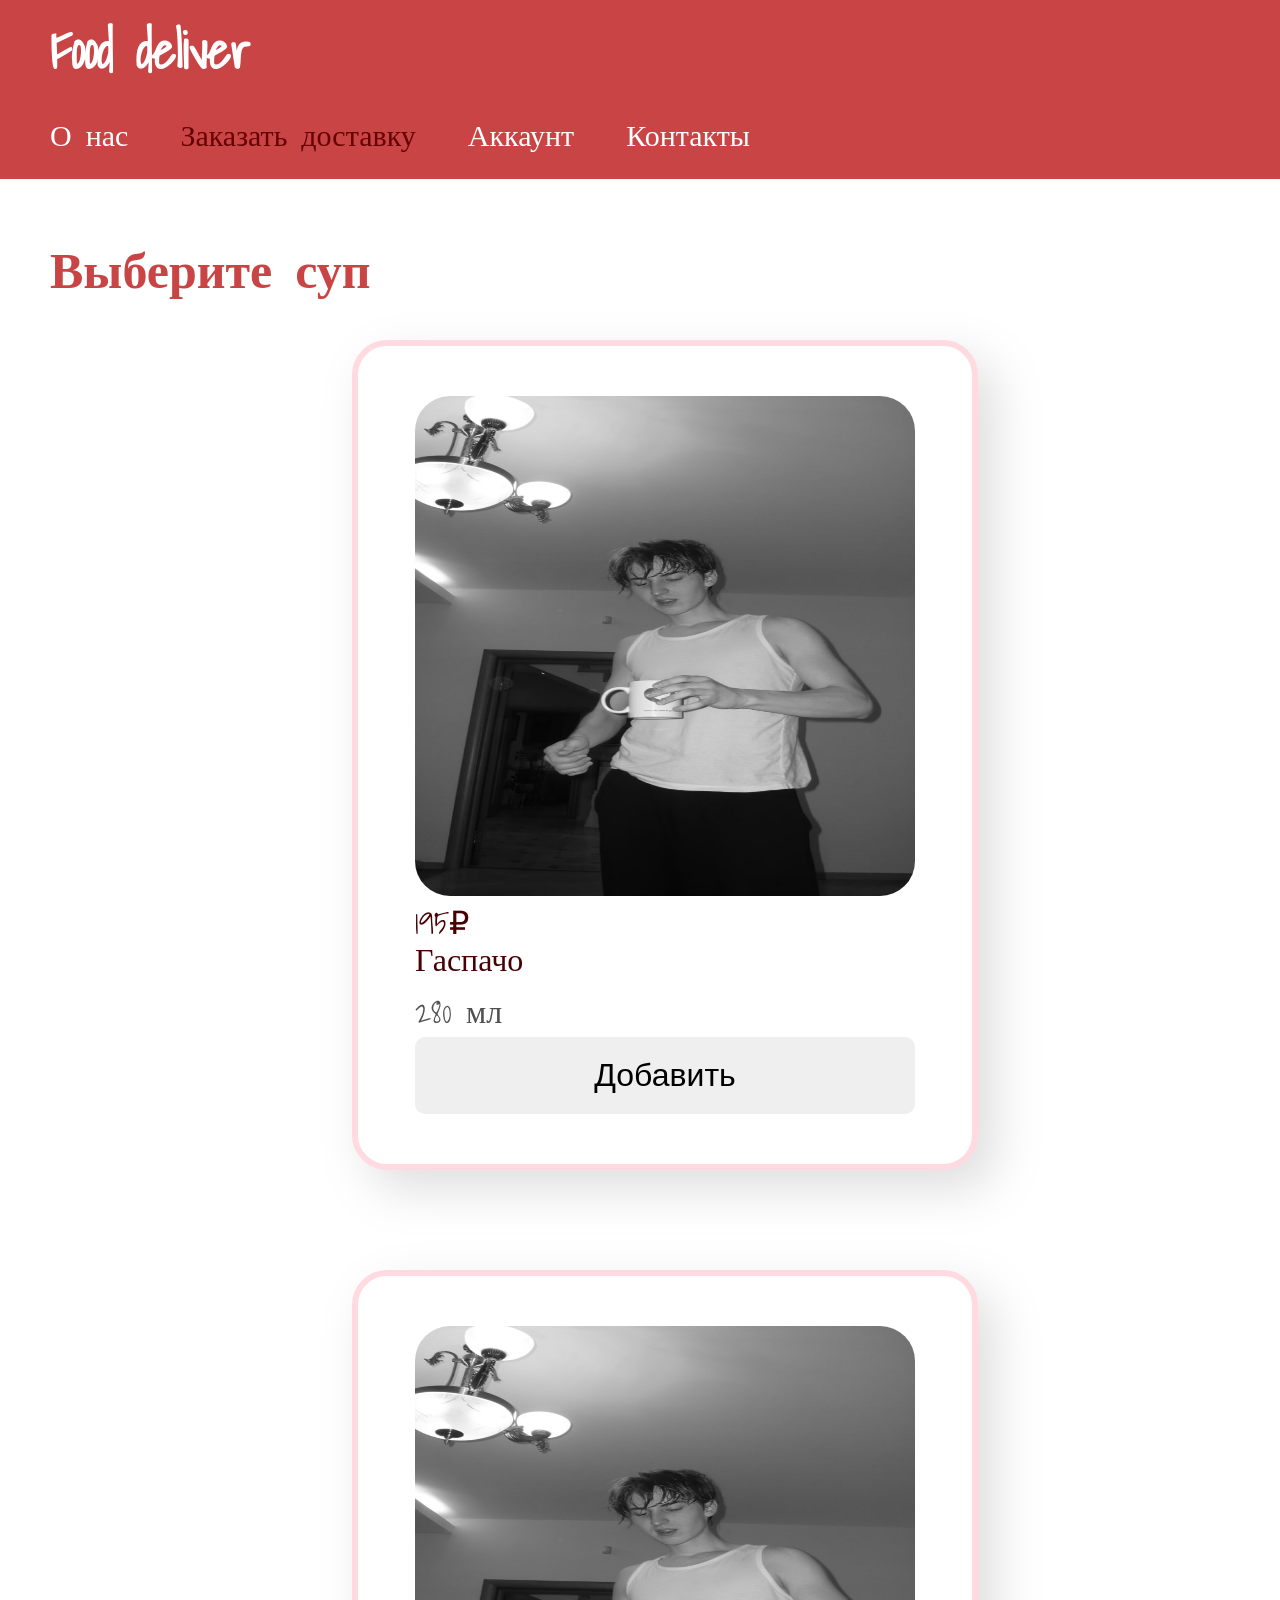
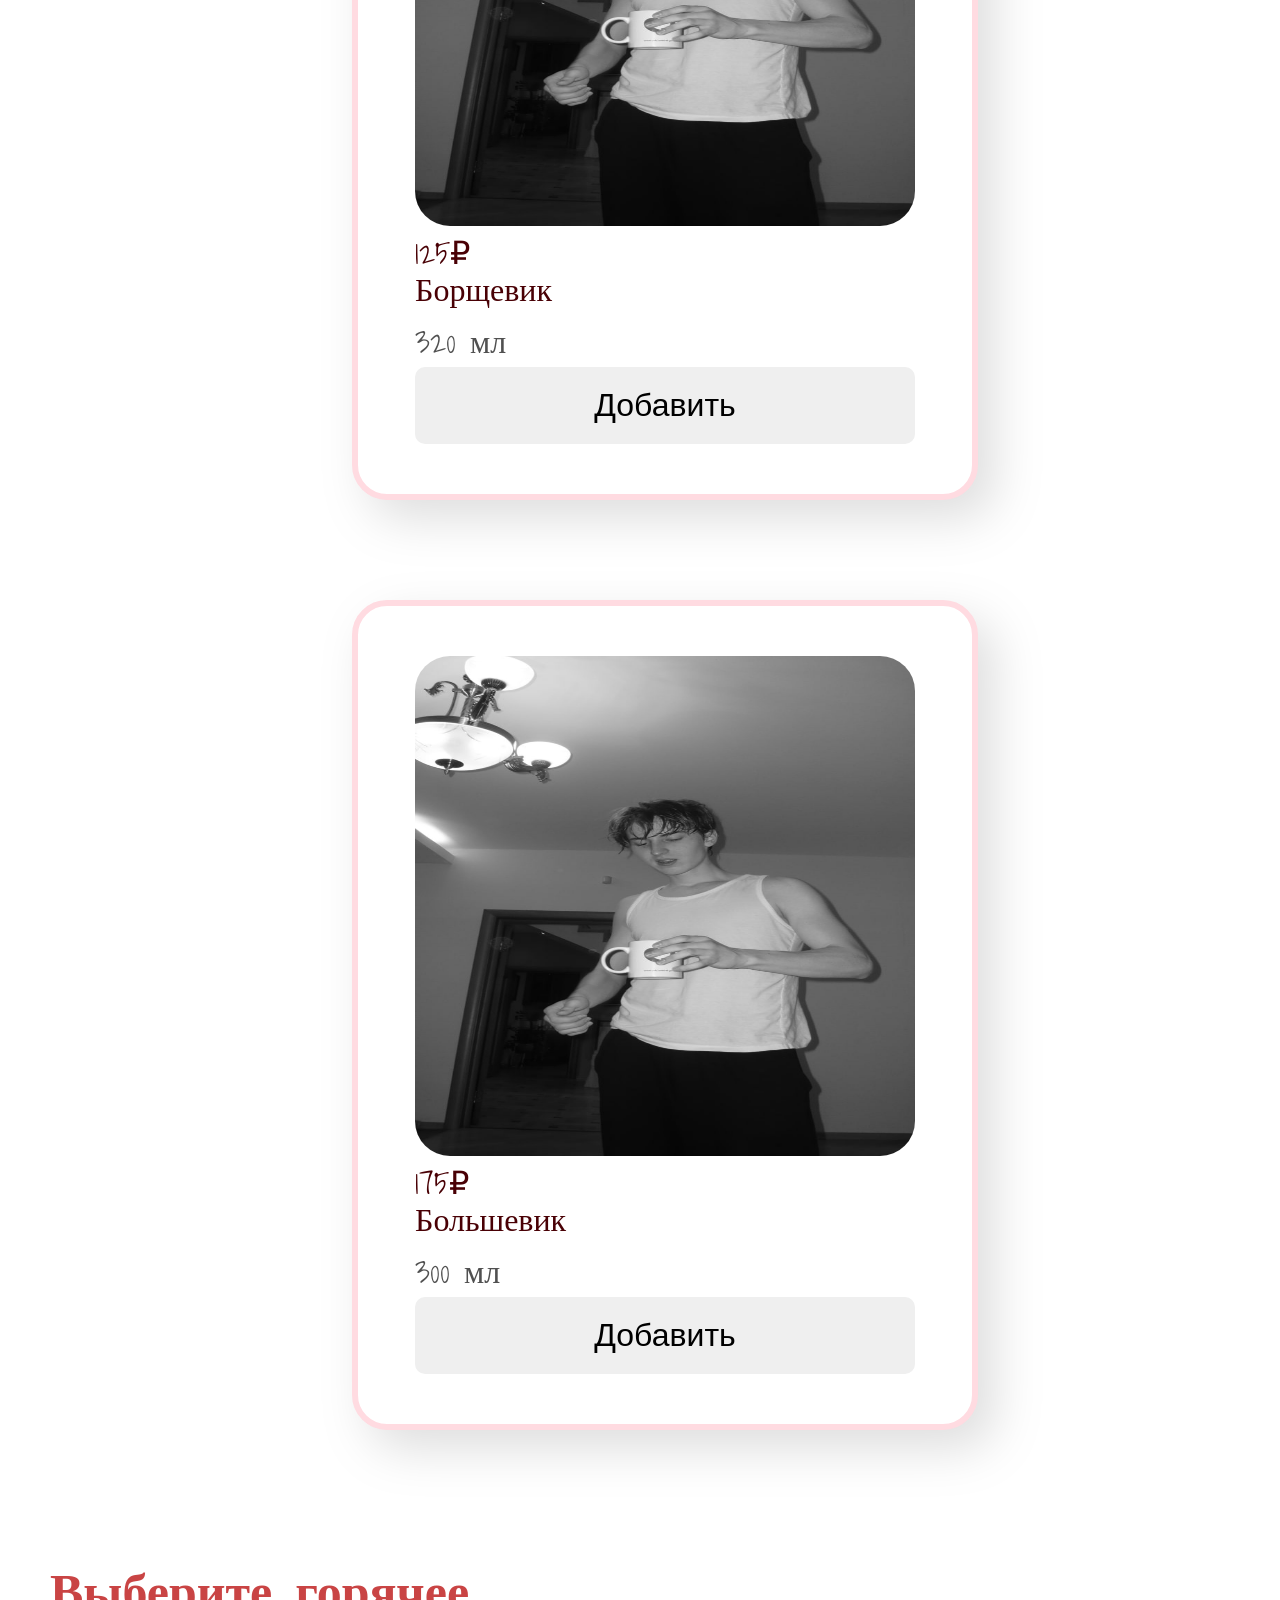
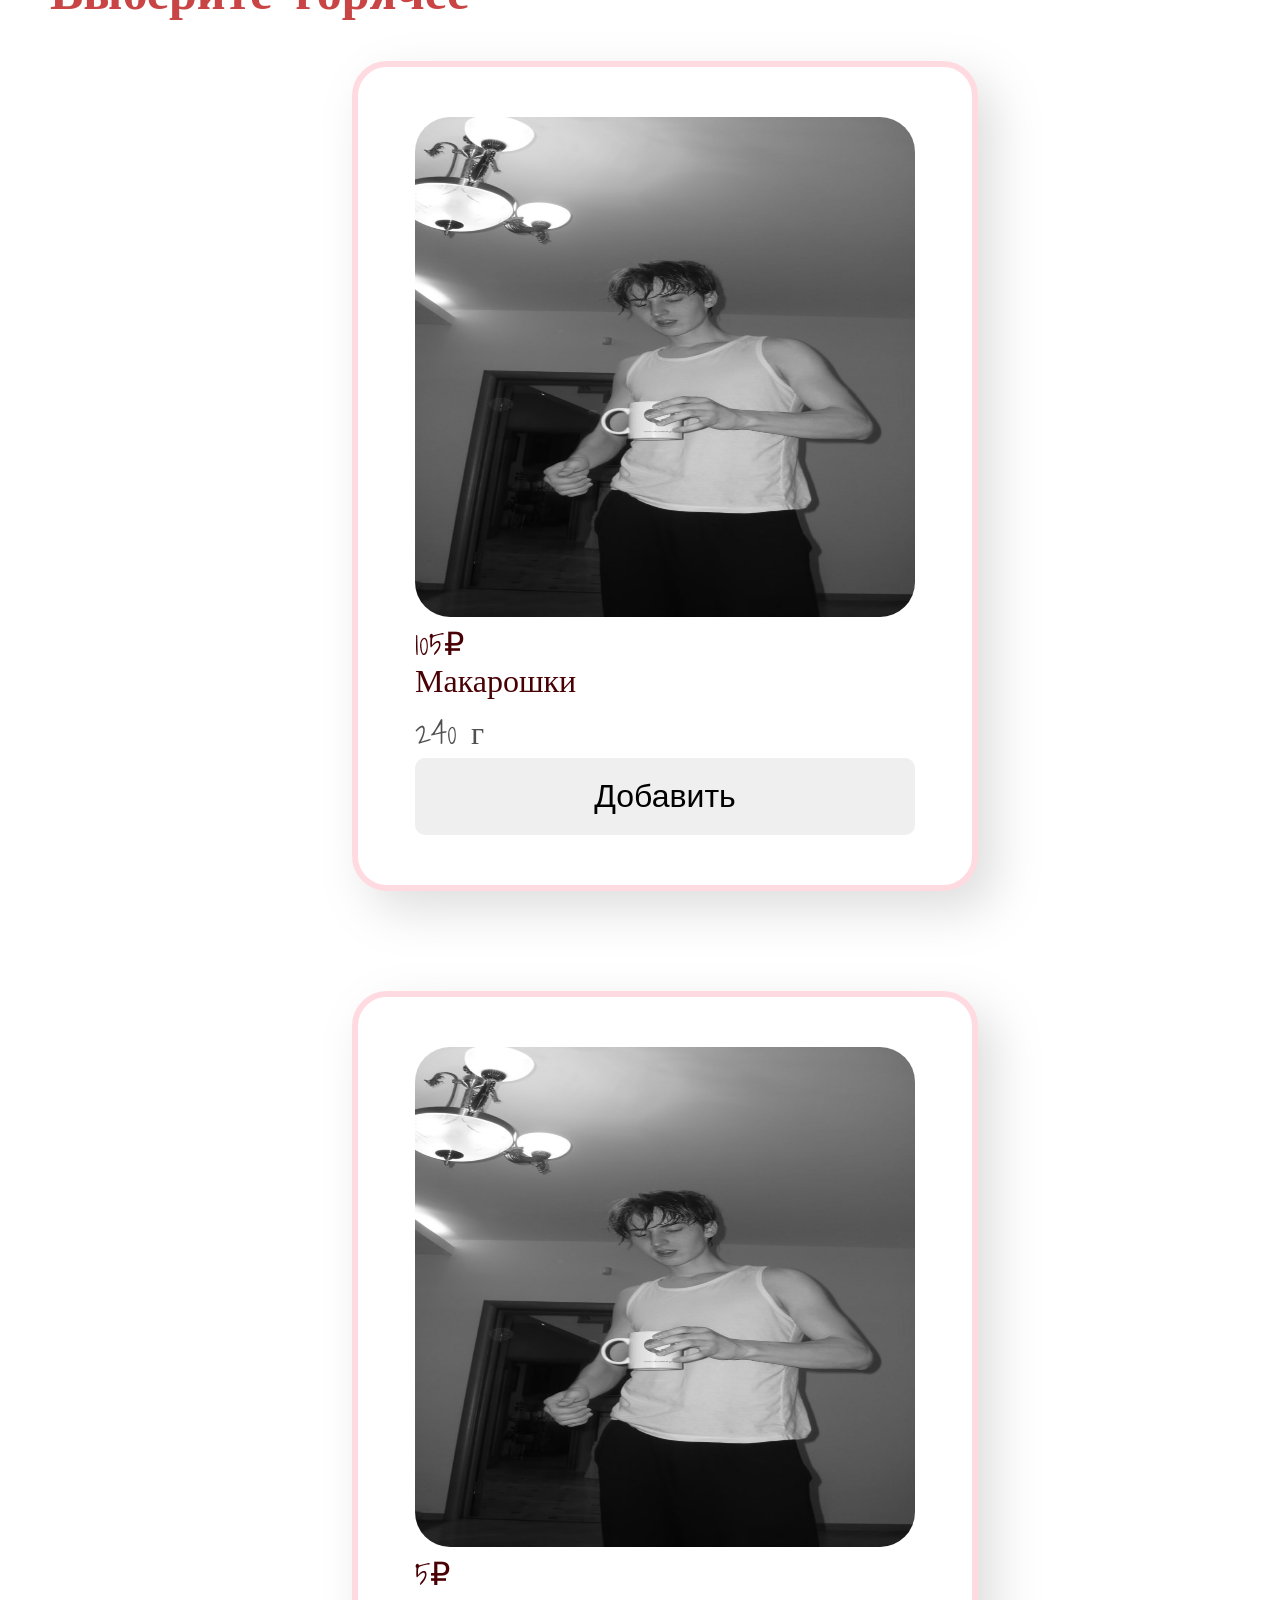
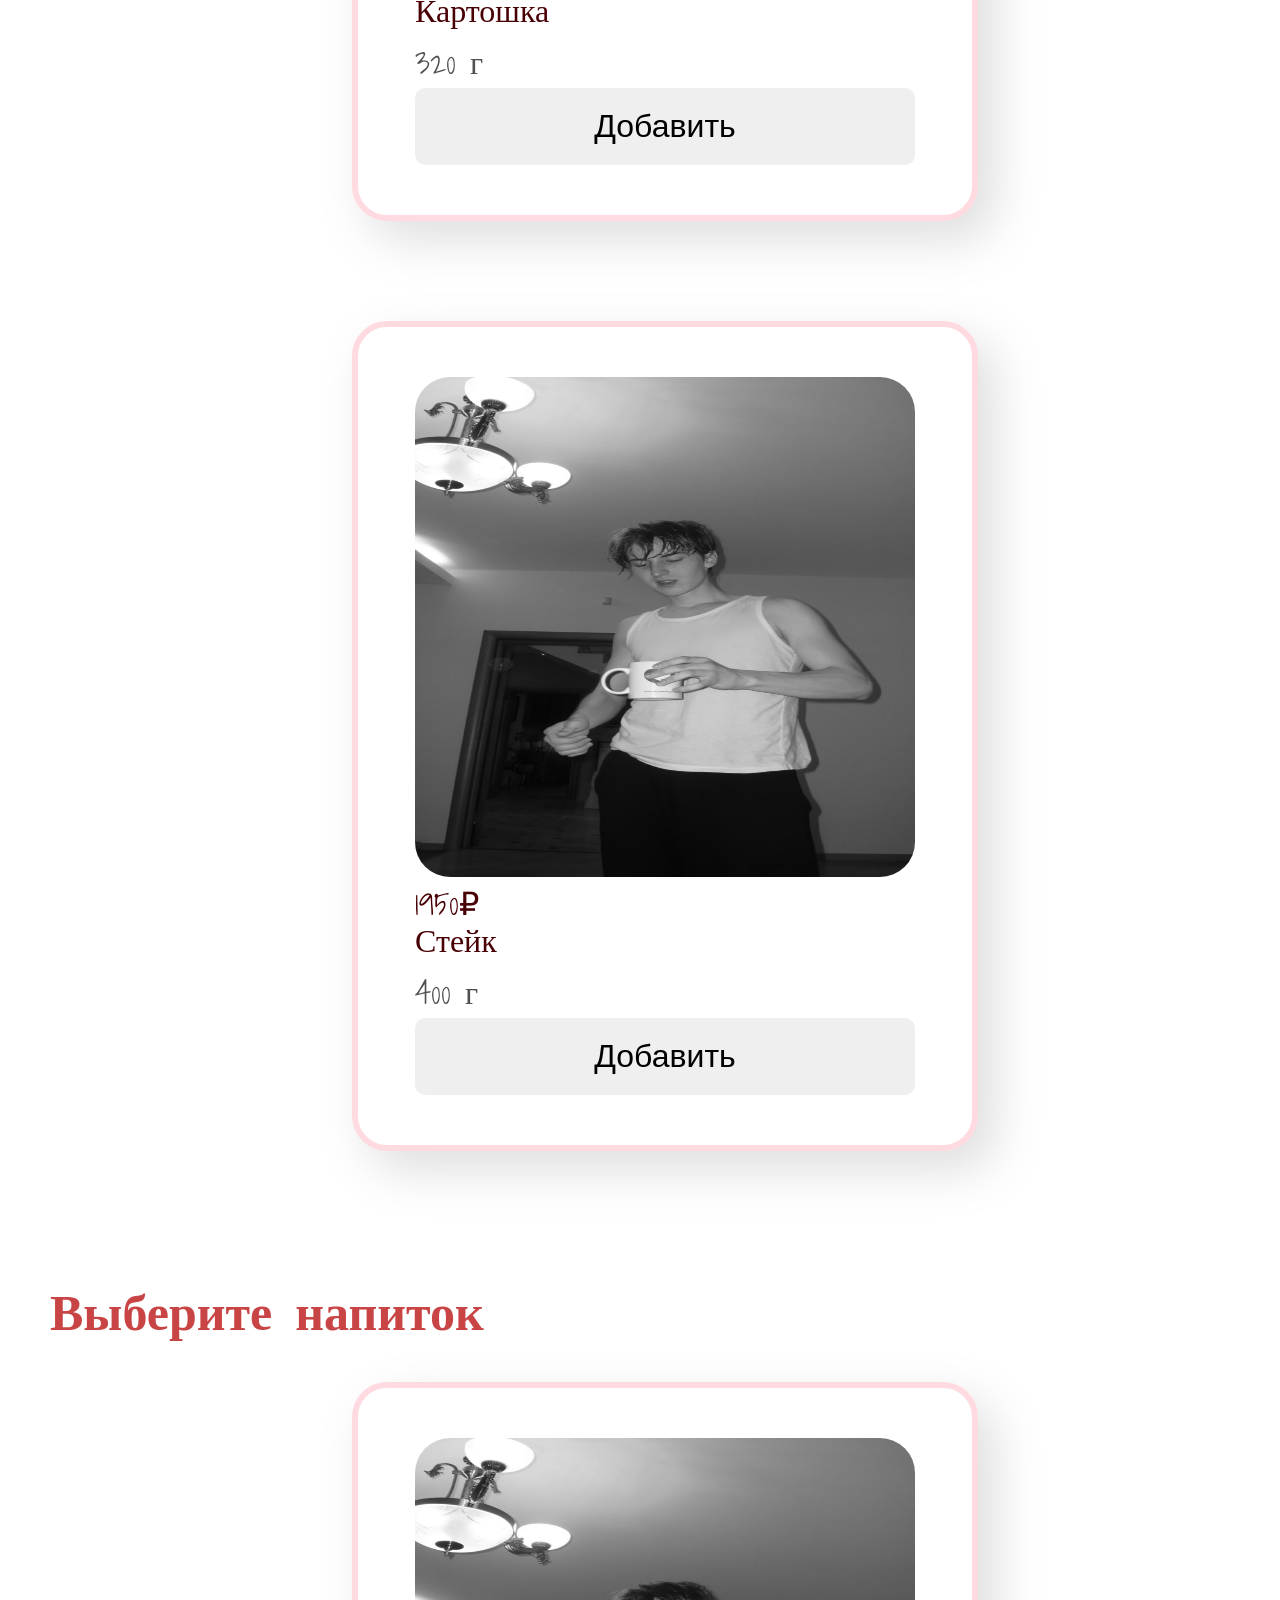
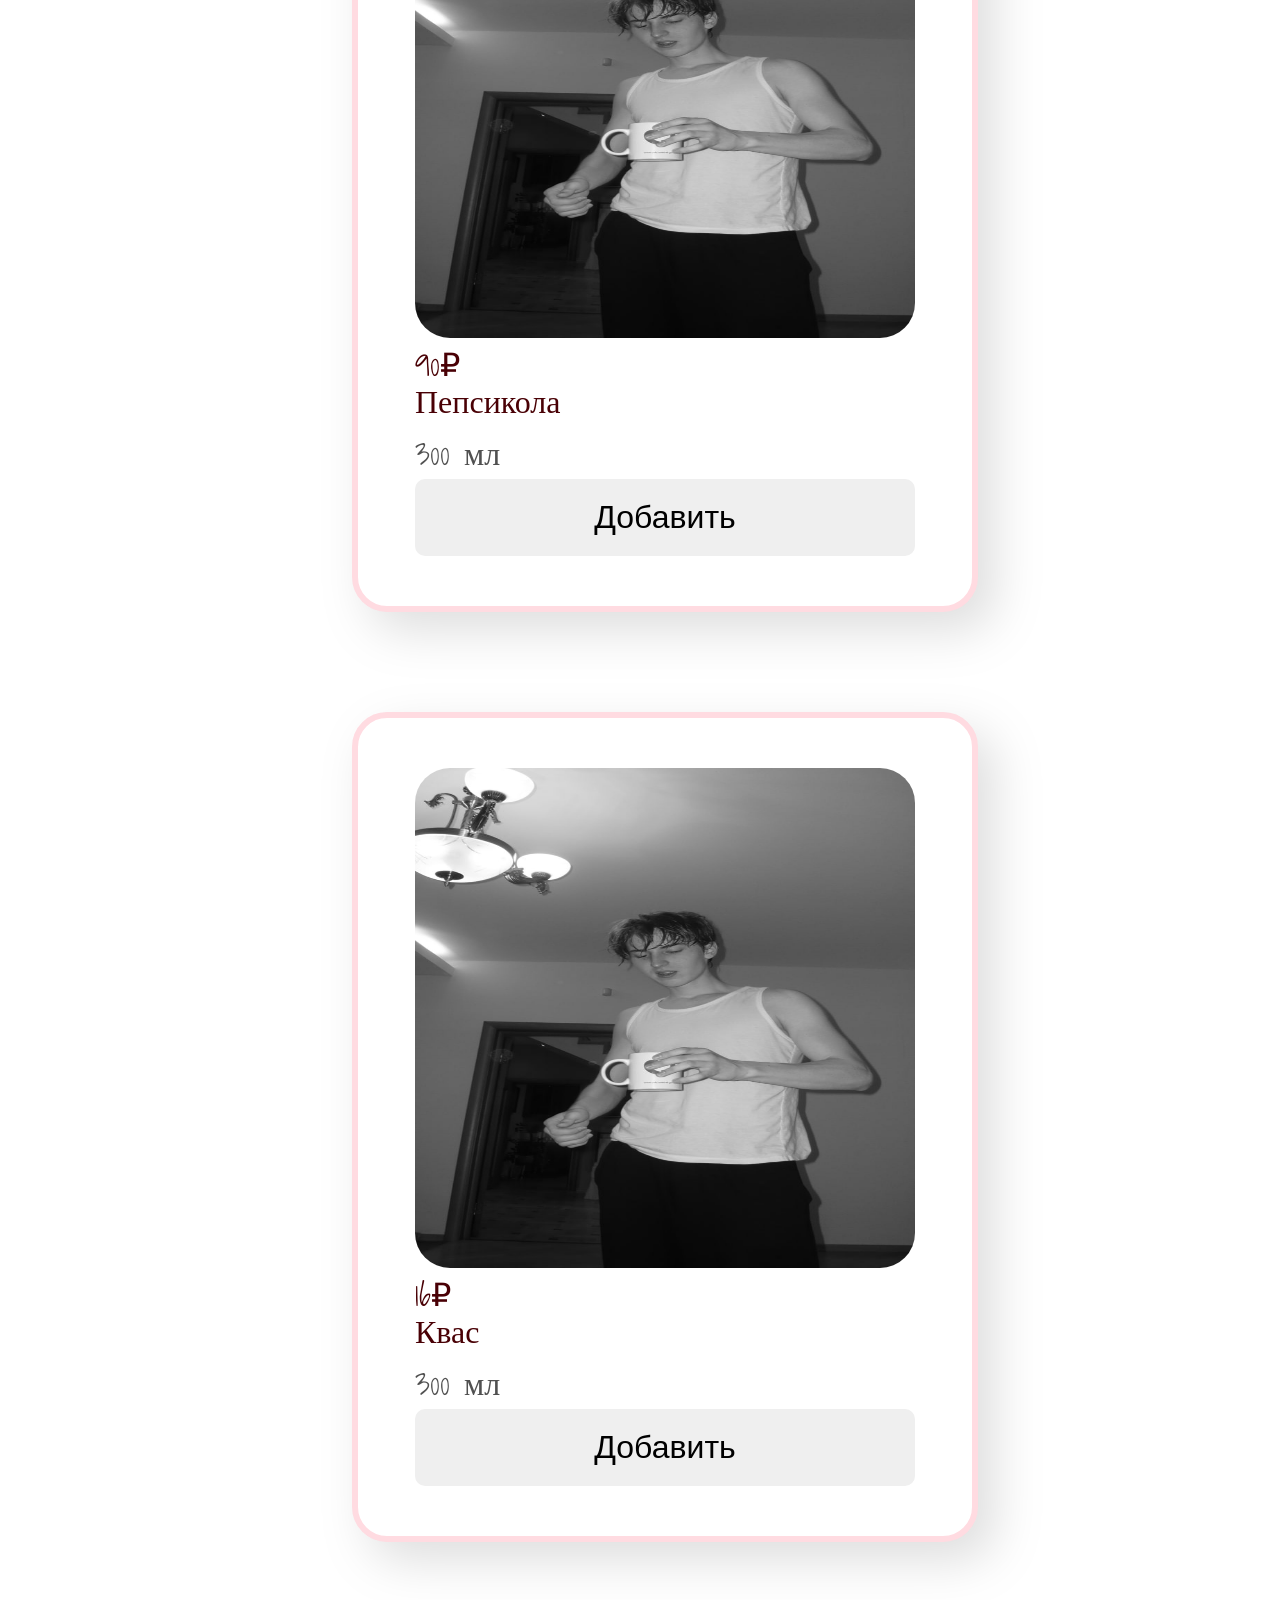
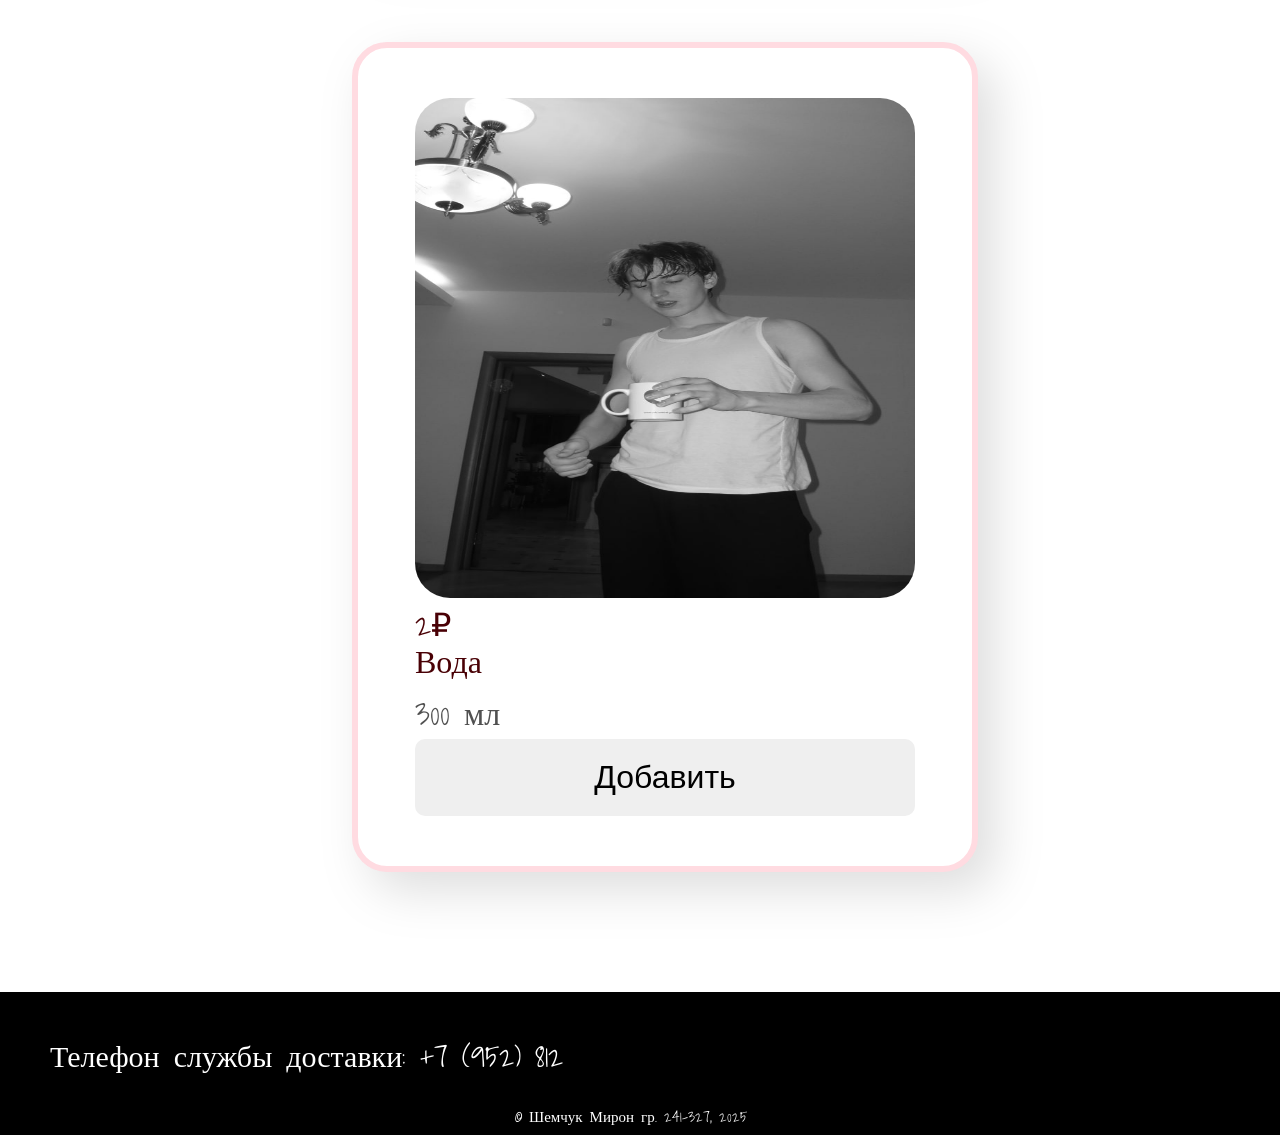
==== lunch.html @ 61754cd6 "lab2" ====
<!DOCTYPE html>
<html lang="ru">
    <head>
        <meta charset="UTF-8">
        <title>Food deliver</title>
        <link rel="preconnect" href="https://fonts.googleapis.com">
        <link rel="preconnect" href="https://fonts.gstatic.com" crossorigin>
        <link href="https://fonts.googleapis.com/css2?family=Shadows+Into+Light&display=swap" rel="stylesheet">
        <link rel="stylesheet" href="css/style.css">
    </head>
    <body>
        <header class="header">
            <div class="header-wrapper">
                <h1>Food deliver</h1>
                <nav class="header-nav">
                    <a href="index.html" class="header-link">О нас</a>
                    <a href="#!" class="header-link" id="active">Заказать доставку</a>
                    <a href= "#!" class="header-link">Аккаунт</a>
                    <a href="#contacts" class="header-link">Контакты</a>
                </nav>
            </div>
        </header>
        <main>
            <section id="menu" class="menu">
                <div class="menu-wrapper">
                    <h2 class="main-h2">Выберите суп</h2>
                    <div class="menu-soup-wrapper">
                        <div class="menu-card">
                            <img src="img/soup.png" class="menu-card-pic">
                            <p class="menu-card-price">195₽</p>
                            <p class="menu-card-name">Гаспачо</p>
                            <p class="menu-card-weight">280 мл</p>
                            <button class="adding-button">Добавить</button>
                        </div>
                        <div class="menu-card">
                            <img src="img/soup.png" class="menu-card-pic">
                            <p class="menu-card-price">125₽</p>
                            <p class="menu-card-name">Борщевик</p>
                            <p class="menu-card-weight">320 мл</p>
                            <button class="adding-button">Добавить</button>
                        </div>
                        <div class="menu-card">
                            <img src="img/soup.png" class="menu-card-pic">
                            <p class="menu-card-price">175₽</p>
                            <p class="menu-card-name">Большевик</p>
                            <p class="menu-card-weight">300 мл</p>
                            <button class="adding-button">Добавить</button>
                        </div>
                    </div>

                    <h2 class="main-h2">Выберите горячее</h2>
                    <div class="menu-soup-wrapper">
                        <div class="menu-card">
                            <img src="img/soup.png" class="menu-card-pic">

                            <p class="menu-card-price">105₽</p>
                            <p class="menu-card-name">Макарошки</p>
                            <p class="menu-card-weight">240 г</p>
                            <button class="adding-button">Добавить</button>
                        </div>
                        <div class="menu-card">
                            <img src="img/soup.png" class="menu-card-pic">
                            <p class="menu-card-price">5₽</p>
                            <p class="menu-card-name">Картошка</p>
                            <p class="menu-card-weight">320 г</p>
                            <button class="adding-button">Добавить</button>
                        </div>
                        <div class="menu-card">
                            <img src="img/soup.png" class="menu-card-pic">
                            <p class="menu-card-price">1950₽</p>
                            <p class="menu-card-name">Стейк</p>
                            <p class="menu-card-weight">400 г</p>
                            <button class="adding-button">Добавить</button>
                        </div>
                    </div>

                    <h2 class="main-h2">Выберите напиток</h2>
                    <div class="menu-soup-wrapper">
                        <div class="menu-card">
                            <img src="img/soup.png" class="menu-card-pic">

                            <p class="menu-card-price">90₽</p>
                            <p class="menu-card-name">Пепсикола</p>
                            <p class="menu-card-weight">300 мл</p>
                            <button class="adding-button">Добавить</button>
                        </div>
                        <div class="menu-card">
                            <img src="img/soup.png" class="menu-card-pic">
                            <p class="menu-card-price">16₽</p>
                            <p class="menu-card-name">Квас</p>
                            <p class="menu-card-weight">300 мл</p>
                            <button class="adding-button">Добавить</button>
                        </div>
                        <div class="menu-card">
                            <img src="img/soup.png" class="menu-card-pic">
                            <p class="menu-card-price">2₽</p>
                            <p class="menu-card-name">Вода</p>
                            <p class="menu-card-weight">300 мл</p>
                            <button class="adding-button">Добавить</button>
                        </div>
                    </div>
                </div>
            </section>
        </main>
        <footer id="contacts">
            <p class="footer-text">Телефон службы доставки: <a href="#!" class="footer-link">+7 (952) 812</a></p>
            <p class="copyright"><br>&copy; Шемчук Мирон гр. 241-327, 2025</p>
        </footer>
    </body>
</html>
---- css/style.css ----
body {
    margin: 0;
    padding: 0;
    background-color: white;
    font-family: "Shadows Into Light", cursive;
    min-height: 100%;
    display: flex;
    flex-direction: column;
    min-height: 100vh;
}
h1, h2, p, a{
    margin: 0;
}
.shadows-into-light-regular {
  font-family: "Shadows Into Light", cursive;
  font-weight: 400;
  font-style: normal;
}
main{
    flex-grow: 1;
}

/* Header start */
.header{
    background-color: #c94444;
}
.header h1{
    font-size: 50px;
    color: white;
    padding-top: 10px;
    margin-bottom: 20px;
}
.header-link{
    text-decoration: none;
    font-size: 30px;
    color: white;
}
.header-wrapper{
    margin-left: 50px;
    margin-right: 20px;
}
.header-nav{
    display: flex;
    flex-wrap: wrap;
    justify-content: space-between;
    max-width: 700px;
    padding-bottom: 20px;
}
.header-link:hover{
    transition: color 0.5s;
    color: #660000;
}
#active{
    color: #660000;
}
/* Header end */

/* Main start */
.main-wrapper{
    margin: 50px auto;
    width: 79%;
}
.main-wrapper h2{
    font-size: 30px;
    margin-bottom: 30px;
    color: #c94444;
}
.about-pic{
    width: 70%;
    margin-bottom: 10px;
}
.about-text-wrapper{
    border-left: 5px solid #c94444;
}
.about-text{
    padding: 6px;
    font-size: 25px;
    text-align: justify;
    line-height: 130%;
}
.about{
    margin-bottom: 50px;
}
/* Main end */

/* Benefits start */
.benefits{
    margin-bottom: 50px;
}
.benefits-list-item{
    font-size: 25px;
    text-align: justify;
    line-height: 130%;
}
.benefits-list{
    padding-left: 20px;
    margin: 0;
}
/* Benefits end */

/* Dishes starts */
#dishes{
    margin-bottom: 50px;
}
.dishes-table th, .dishes-table td{
    padding: 6px;
    font-size: 25px;
    text-align: center;
    line-height: 130%;
    border: 2px solid #c94444;
    border-collapse: collapse;
    color: black;
}

/* Dishes ends */

/* Footer start */
#contacts{
    background-color: black;
    min-height: 100px;
}
.footer-text{
    font-size: 30px;
    color: white;
    padding-left: 50px;
    padding-top: 40px;
}
.copyright{
    font-size: 15px;
    color: white;
    margin-left: auto;
    margin-right: auto;
    max-width: 250px;
    padding-bottom: 7px;
}
.footer-link{
    text-decoration: 0;
    color: white;
}
.footer-link:hover{
    transition: color 0.5s, margin-left 1s, margin-right 1s;
    color: #660000;
    margin-left: 15px;
    margin-right: 15px;
}
/* Footer end */

/* Menu starts */
.menu-soup-wrapper{
    display: grid;
    grid-template-columns: 1fr 1fr 1fr;
    grid-column-gap: 10px;
    margin-bottom: 70px;
}
.menu-wrapper{
    margin-left: auto;
    margin-right: auto;
    margin-top: 50px;
    max-width: 1930px;
}
.menu-wrapper h2{
    font-size: 50px;
    margin-bottom: 30px;
    color: #c94444;
}
.menu-card{
    display: flex;
    flex-direction: column;
    justify-content: space-between;
    width: 500px;
    margin: 0 auto;

    background-color: white;
    filter: drop-shadow(17px 19px 24px #dedede);
    padding: 50px 57px;
    border-radius: 35px;
    border: 6px #ffdbe1 solid;
}
.menu-card:hover{
    transition: border 0.5s;
    border: 6px tomato solid;
}
.menu-card:hover > button{
    transition: background-color 0.5s;
    background-color: rgba(0, 0, 0, 0.1);
}
.menu-card-pic{
    width: 500px;
    height: 500px;
    border-radius: 35px;
}
.menu-card p{
    font-size: 2rem;
    padding: 0;
}
.adding-button{
    border-radius: 10px;
    border: 0;
    padding: 20px 30px;
    font-size: 2rem;
    cursor: pointer;
}
.menu-card-price{
    margin-bottom: -15px;
    color: #490005;
}
.menu-card-name{
    color: #490005;
}
.menu-card-weight{
    color: #505050;
}

@media (max-width: 2000px){
  .menu-soup-wrapper{
    display: grid;
    grid-template-columns: 1fr 1fr;
    gap: 50px;
  }
  .menu-card{
    margin-bottom: 50px;
  }
  .menu-wrapper{
    padding-left: 50px;
  }
}
@media (max-width: 1400px){
  .menu-soup-wrapper{
    display: grid;
    grid-template-columns: 1fr;
    gap: 50px;
  }
  .menu-wrapper{
    padding-left: 50px;
  }
}
@media (max-width: 730px){
  .menu-soup-wrapper{
    display: grid;
    grid-template-columns: 1fr;
    gap: 50px;
  }
  .menu-wrapper{
    padding-left: 50px;
  }
  .menu-card{
    width: 300px;
  }
  .menu-card-pic{
    width:300px;
    height: 300px;
  }
  .dishes-table th, .dishes-table td{
    font-size: 17px;
  }
}
@media (max-width: 560px){
  .menu-soup-wrapper{
    display: grid;
    grid-template-columns: 1fr;
    gap: 50px;
  }
  .menu-wrapper{
    padding-left: 50px;
  }
  .menu-card{
    width: 200px;
    padding: 10px 10px;
  }
  .menu-card-pic{
    width:  200px;
    height: 200px;
  }
}
/* Menu ends */
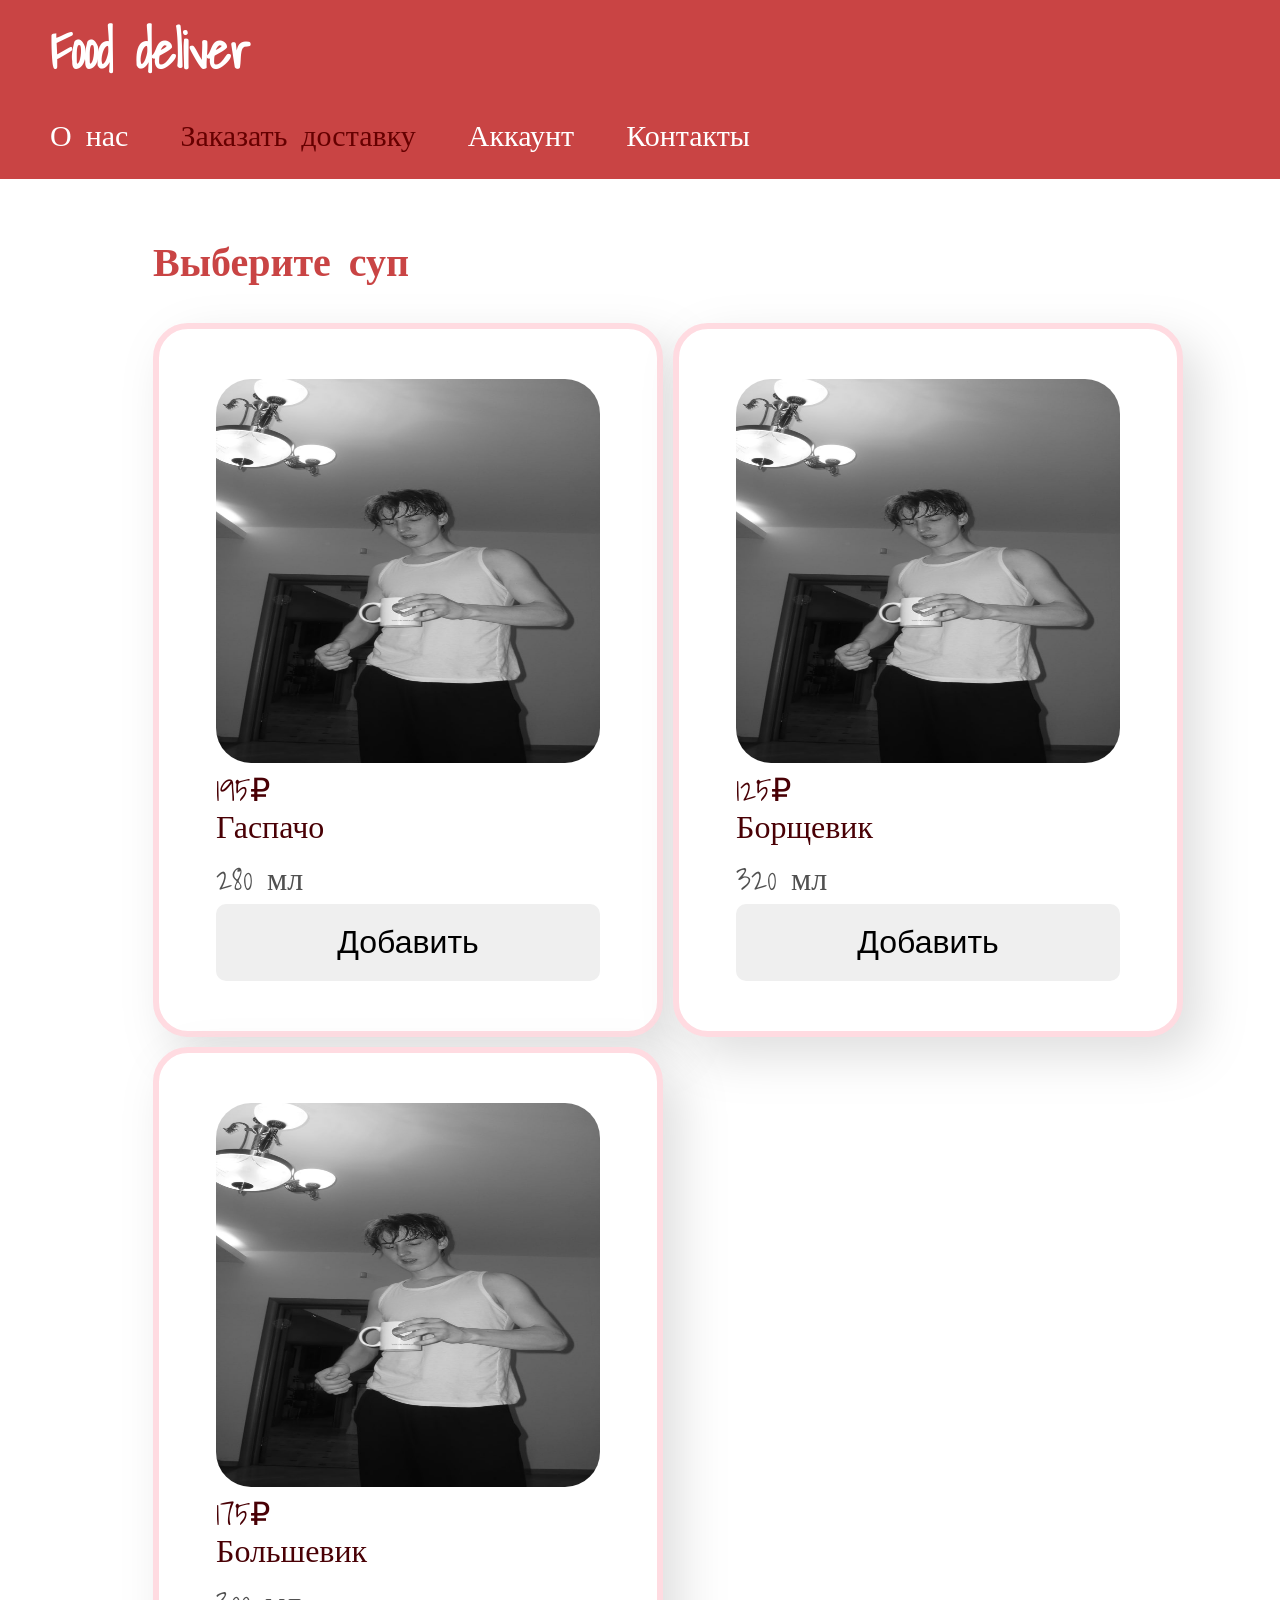
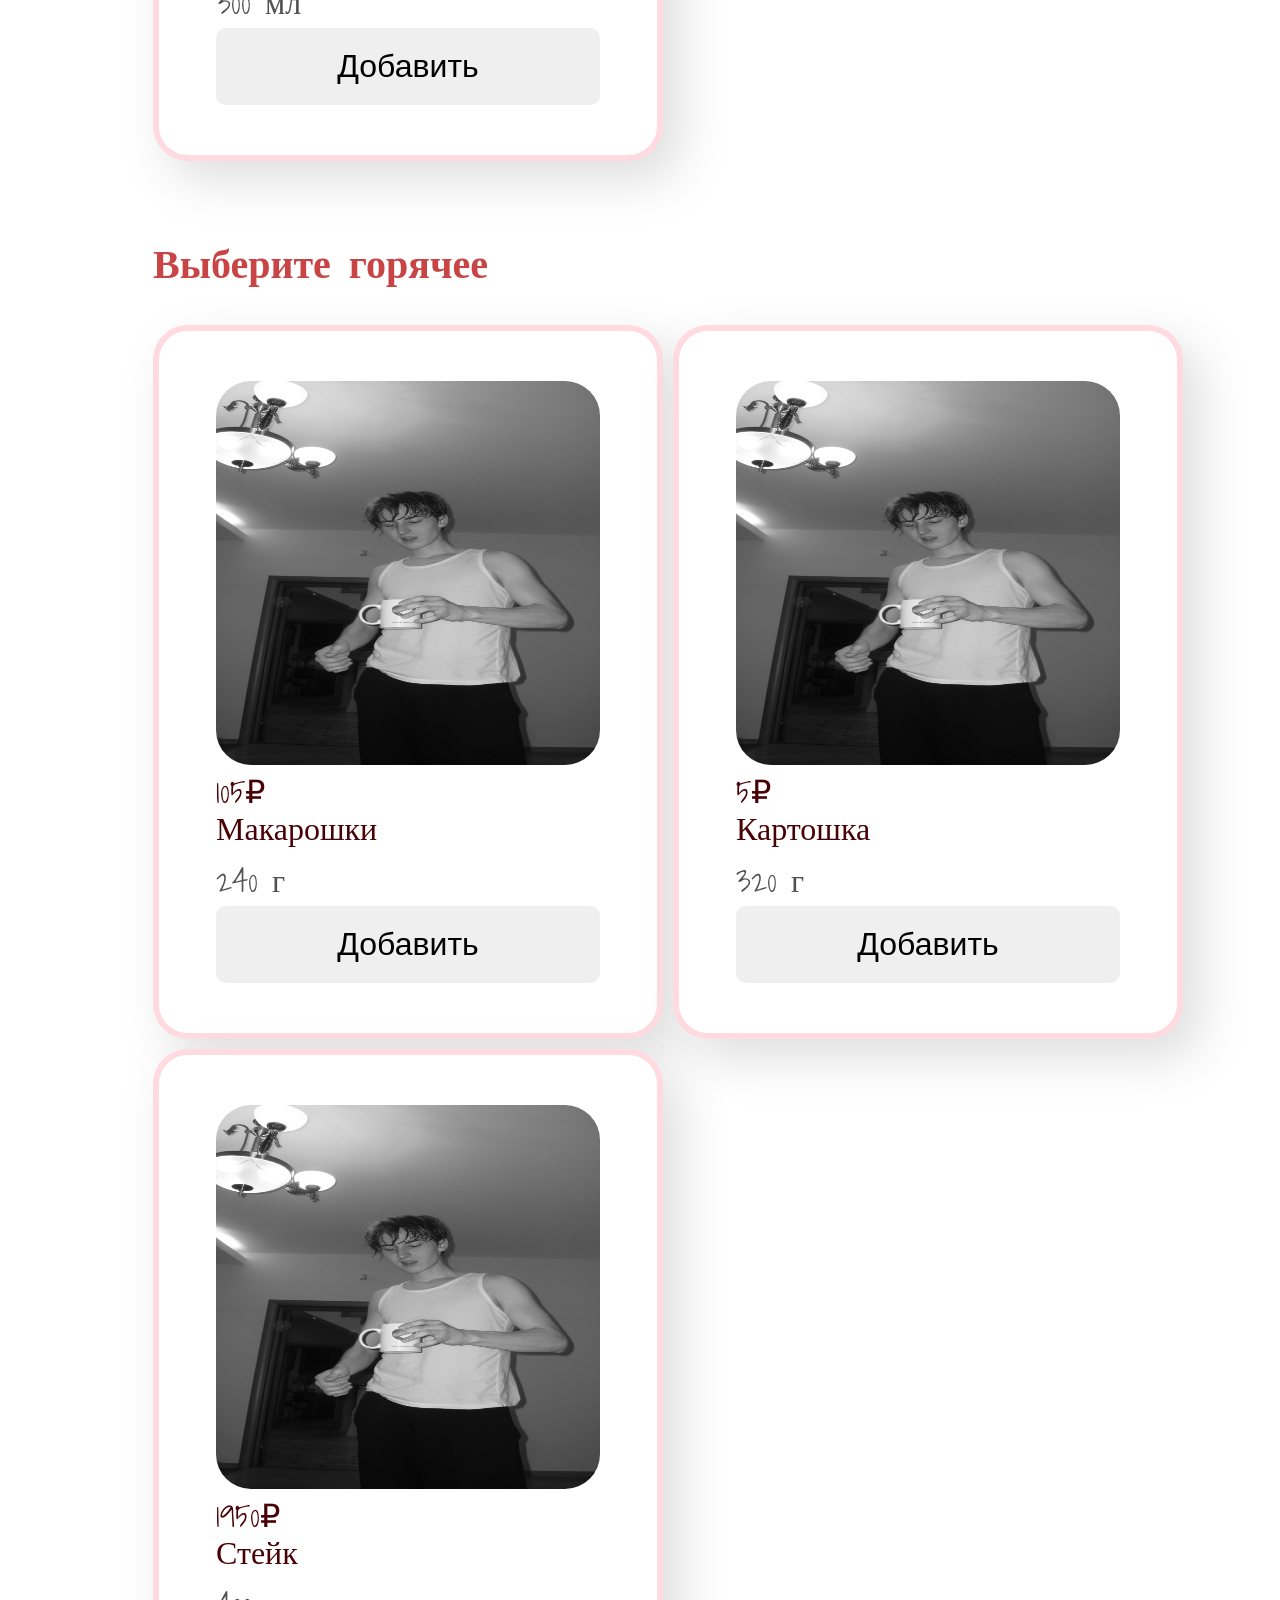
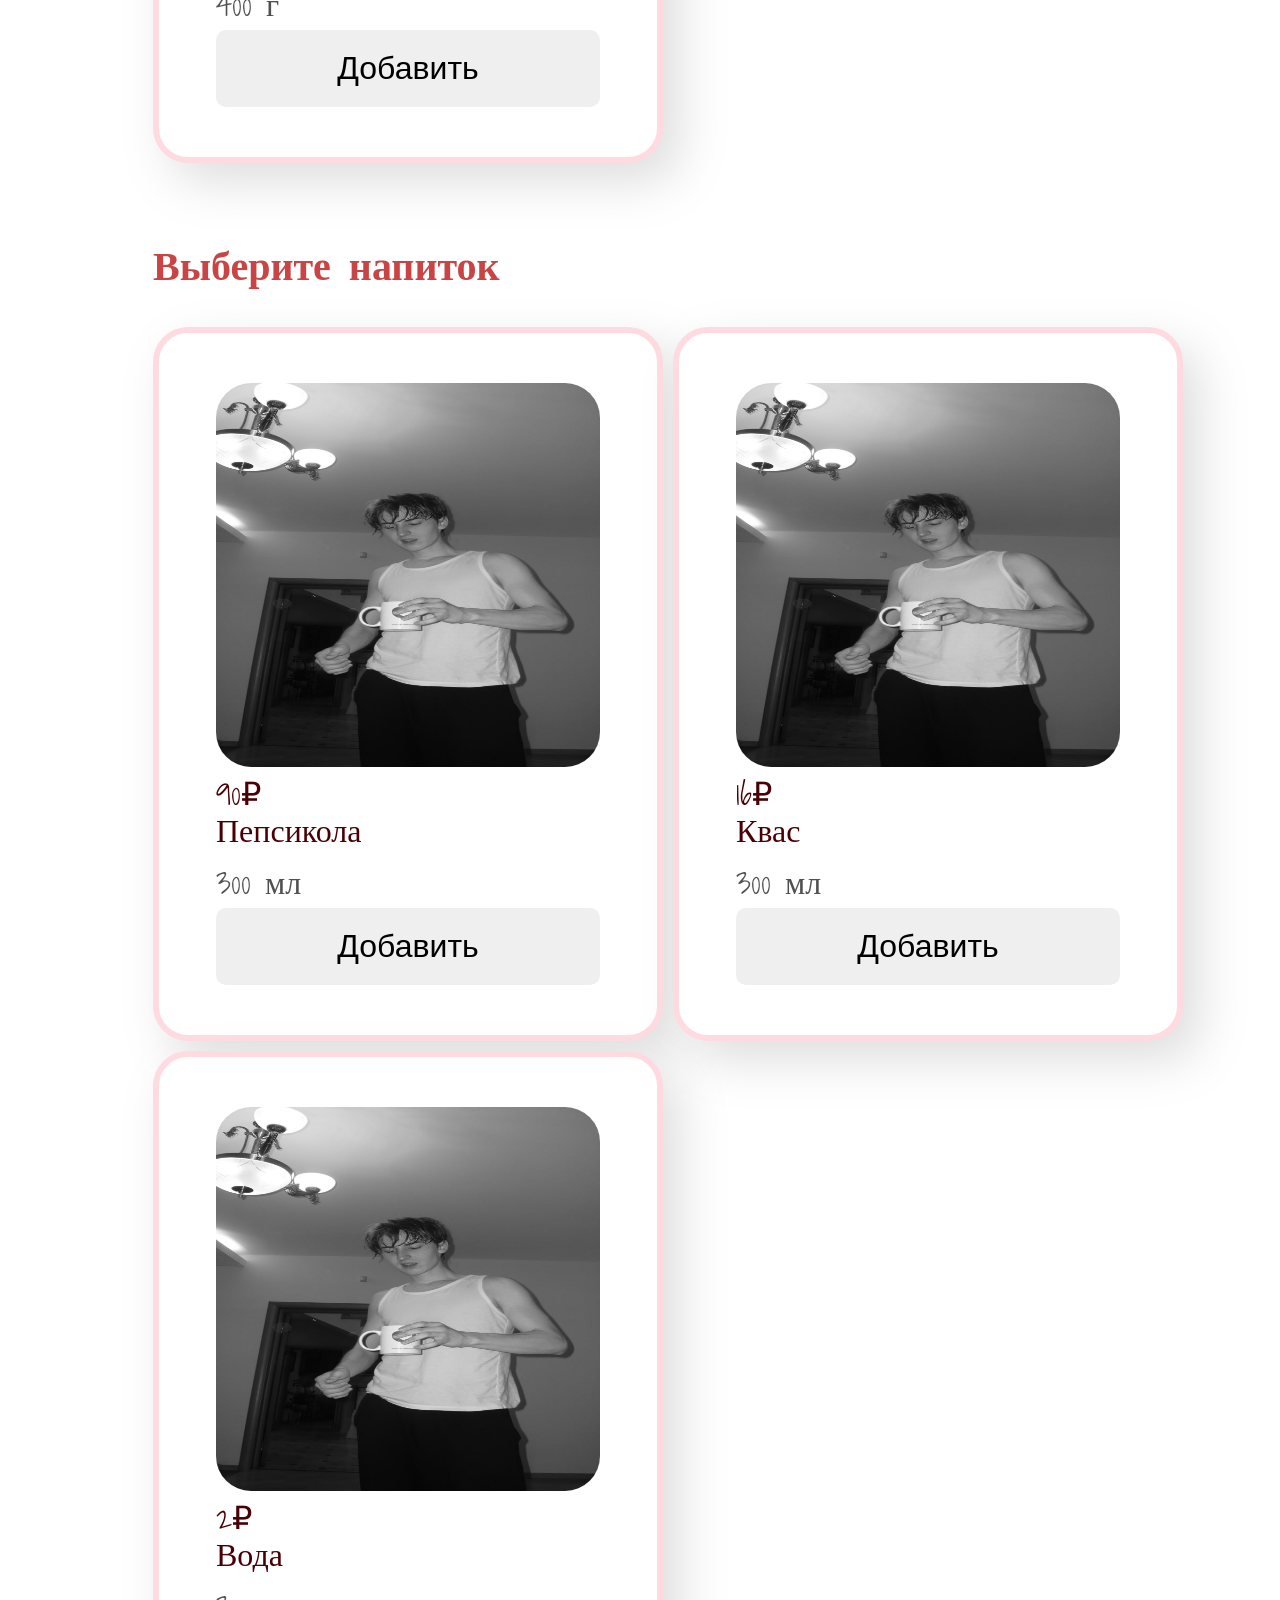
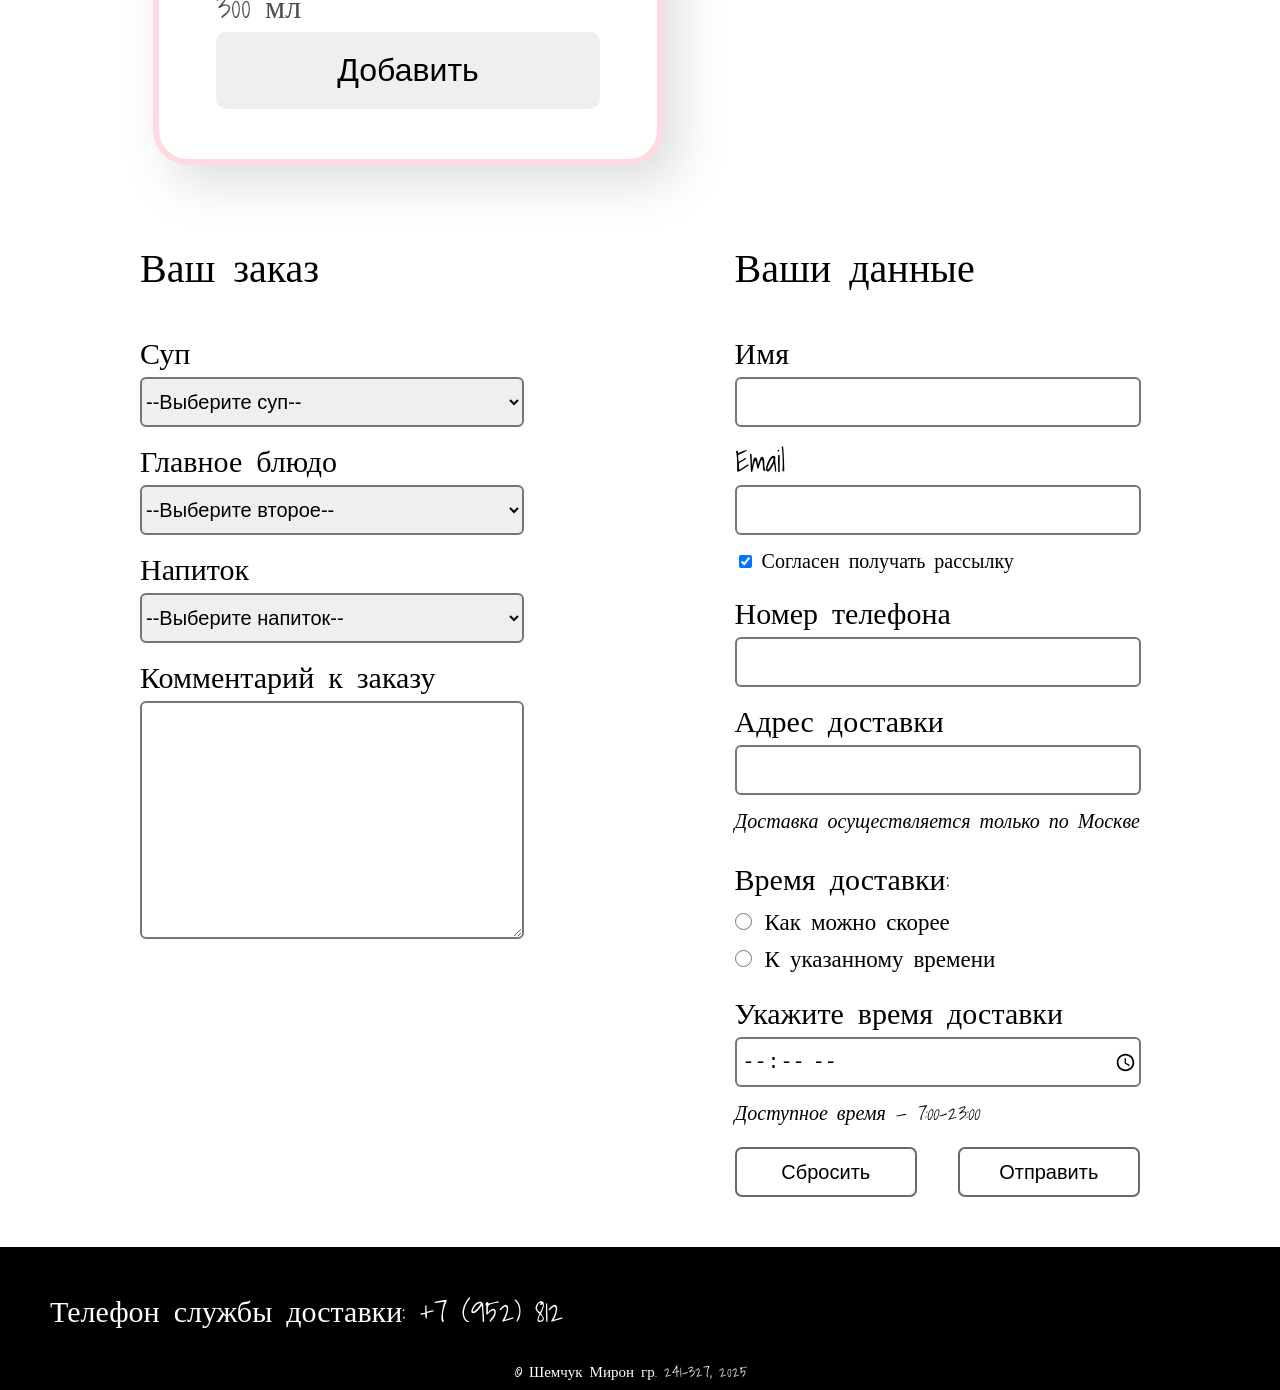
==== commit cb6145a5: "lab3" ====
--- a/lunch.html
+++ b/lunch.html
@@ -101,6 +101,74 @@
                     </div>
                 </div>
             </section>
+            <section class="do-order">
+                <form class="order-wrapper" action="https://httpbin.org/post" method="post">
+                    <div class="order-positions">
+                        <p class="order-positions-title">Ваш заказ</p>
+                        <label for="soup-select" class="order-positions-dishes">Суп</label>
+                        <select class="select-dish" name="soup" id="soup-select">
+                          <option class="select-text" value="">--Выберите суп--</option>
+                          <option class="select-text" value="gaspscho">Гаспачо</option>
+                          <option class="select-text" value="borshevik">Борщевик</option>
+                          <option class="select-text" value="bolshevik">Большевик</option>
+                        </select>
+
+                        <label for="main-select" class="order-positions-dishes">Главное блюдо</label>
+                        <select class="select-dish" name="main-dish" id="main-select">
+                          <option class="select-text" value="">--Выберите второе--</option>
+                          <option class="select-text" value="gaspscho">Макарошки</option>
+                          <option class="select-text" value="borshevik">Второе</option>
+                          <option class="select-text" value="bolshevik">Стейк</option>
+                        </select>
+
+                        <label for="water-select" class="order-positions-dishes">Напиток</label>
+                        <select class="select-dish" name="water-dish" id="water-select">
+                          <option class="select-text" value="">--Выберите напиток--</option>
+                          <option class="select-text" value="gaspscho">Вода</option>
+                          <option class="select-text" value="borshevik">Квас</option>
+                          <option class="select-text" value="bolshevik">Морс</option>
+                        </select>
+
+                        <p class="order-positions-dishes">Комментарий к заказу</p>
+                        <textarea name="comment" id="" cols="30" rows="10" class="order-comment"></textarea>
+                    </div>
+                    <div class="order-personal-data">
+                        <p class="order-positions-title">Ваши данные</p>
+                        <label for="firstname-input" class="order-positions-dishes">Имя</label>
+                        <input type="text" class="data-input" id="firstname-input" required>
+                        <label for="email-input" class="order-positions-dishes">Email</label>
+                        <input type="email" class="data-input" id="email-input" required>
+                        <div class="checkbox-wrapper">
+                            <input type="checkbox" id="spam" name="spam-checkbox" checked>
+                            <label for="spam" class="order-positions-dishes checkbox-text">Согласен получать рассылку</label>
+                        </div>
+                        <label for="number-input" class="order-positions-dishes">Номер телефона</label>
+                        <input type="tel" class="data-input" id="number-input" required>
+                        <label for="address-input" class="order-positions-dishes">Адрес доставки</label>
+                        <input type="text" class="data-input" id="address-input" required>
+                        <p class="input-desc">Доставка осуществляется только по Москве</p>
+                        <p class="order-positions-dishes">Время доставки:</p>
+                        <div class="radio-row" role="radiogroup" aria-required="true">
+                            <label class="radio-text">
+                                <input type="radio" name="time-option" value="now" class="radio-input">
+                                Как можно скорее
+                            </label>
+
+                            <label class="radio-text">
+                                <input type="radio" name="time-option" value="later" class="radio-input">
+                                К указанному времени
+                            </label>
+                        </div>
+                        <label for="time-input" class="order-positions-dishes">Укажите время доставки</label>
+                        <input type="time" class="data-input" id="time-input" min="07:00" max="23:00" step="300">
+                        <p class="input-desc">Доступное время — 7:00-23:00</p>
+                        <div class="button-wrapper">
+                            <button class="button" type="reset">Сбросить</button>
+                            <button class="button" type="submit">Отправить</button>
+                        </div>
+                    </div>
+                </form>
+            </section>
         </main>
         <footer id="contacts">
             <p class="footer-text">Телефон службы доставки: <a href="#!" class="footer-link">+7 (952) 812</a></p>
--- a/css/style.css
+++ b/css/style.css
@@ -156,10 +156,10 @@
     margin-left: auto;
     margin-right: auto;
     margin-top: 50px;
-    max-width: 1930px;
+    width: 80vw;
 }
 .menu-wrapper h2{
-    font-size: 50px;
+    font-size: 40px;
     margin-bottom: 30px;
     color: #c94444;
 }
@@ -167,7 +167,7 @@
     display: flex;
     flex-direction: column;
     justify-content: space-between;
-    width: 500px;
+    width: 20vw;
     margin: 0 auto;
 
     background-color: white;
@@ -185,8 +185,8 @@
     background-color: rgba(0, 0, 0, 0.1);
 }
 .menu-card-pic{
-    width: 500px;
-    height: 500px;
+    width: 20vw;
+    height: 20vw;
     border-radius: 35px;
 }
 .menu-card p{
@@ -210,31 +210,24 @@
 .menu-card-weight{
     color: #505050;
 }
-
-@media (max-width: 2000px){
+@media (max-width: 1400px){
+  .menu-wrapper{
+    padding-left: 50px;
+  }
   .menu-soup-wrapper{
     display: grid;
     grid-template-columns: 1fr 1fr;
-    gap: 50px;
+    gap: 10px;
   }
   .menu-card{
-    margin-bottom: 50px;
-  }
-  .menu-wrapper{
-    padding-left: 50px;
-  }
-}
-@media (max-width: 1400px){
-  .menu-soup-wrapper{
-    display: grid;
-    grid-template-columns: 1fr;
-    gap: 50px;
-  }
-  .menu-wrapper{
-    padding-left: 50px;
-  }
-}
-@media (max-width: 730px){
+    width: 30vw;
+  }
+  .menu-card-pic{
+    width: 30vw;
+    height: 30vw;
+  }
+}
+@media (max-width: 1186px){
   .menu-soup-wrapper{
     display: grid;
     grid-template-columns: 1fr;
@@ -272,4 +265,92 @@
     height: 200px;
   }
 }
-/* Menu ends */+/* Menu ends */
+
+/* Order starts */
+.order-wrapper{
+    display:flex;
+    max-width: 1000px;
+    flex-direction: row;
+    margin: 0 auto;
+    justify-content: space-between;
+    margin-bottom: 50px;
+}
+.order-positions{
+    display: flex;
+    flex-direction: column
+}
+.order-positions-dishes{
+    font-size: 30px;
+}
+.order-positions-title{
+    margin-bottom: 30px;
+}
+.order-positions-title, .order-personal-data-title{
+    font-size: 40px;
+}
+.select-dish, .data-input{
+    height: 50px;
+    width: auto;
+    margin-bottom: 10px;
+    font-size: 20px;
+    border-radius: 6px;
+    border-width: 2px;
+}
+.order-comment{
+    width: auto;
+    font-size: 20px;
+    border-radius: 6px;
+    border-width: 2px;
+}
+.data-input{
+    display: block;
+    border-style: solid;
+    padding: 0;
+    height: 46px;
+    width: 98%;
+    padding-left: 5px;
+}
+.input-desc{
+    font-size: 20px;
+    font-style: italic;
+    margin-bottom: 18px;
+}
+.checkbox-text{
+    font-size: 20px;
+}
+.radio-input{
+    margin-left: 0;
+    height: 17px;
+    width: 17px;
+}
+.radio-text{
+    font-size: 23px;
+    display: block;
+}
+.checkbox-wrapper{
+    margin-bottom: 12px;
+}
+.radio-row{
+    margin-bottom: 12px;
+}
+.button{
+    width: auto;
+    background-color: white;
+    border: 2px solid dimgray;
+    border-radius: 7px;
+    height: 50px;
+    width: 45%;
+    font-size: 20px;
+}
+.button:hover{
+    transition: background-color 0.5s;
+    background-color: rgba(0, 0, 0, 0.1);
+}
+.button-wrapper{
+    padding: 0;
+    display: flex;
+    justify-content: space-between;
+    width: 100%;
+}
+/* Order ends */
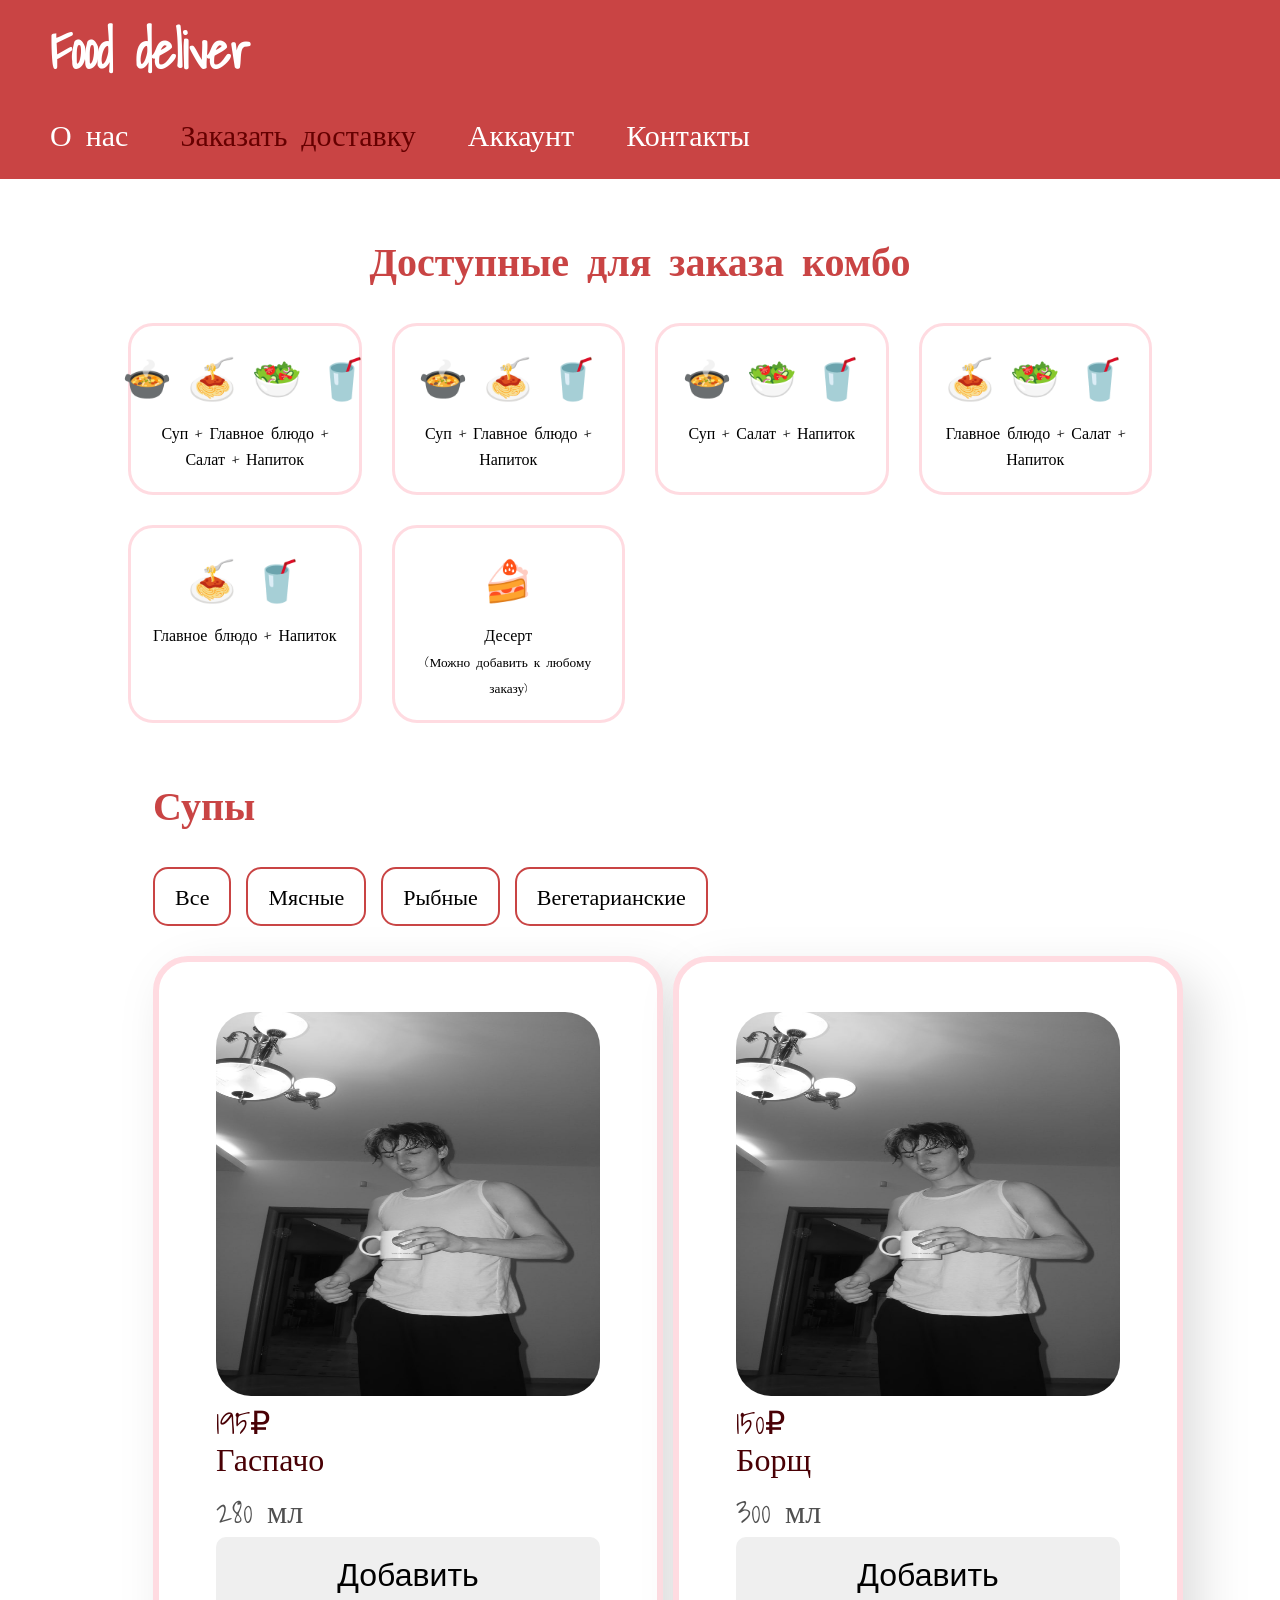
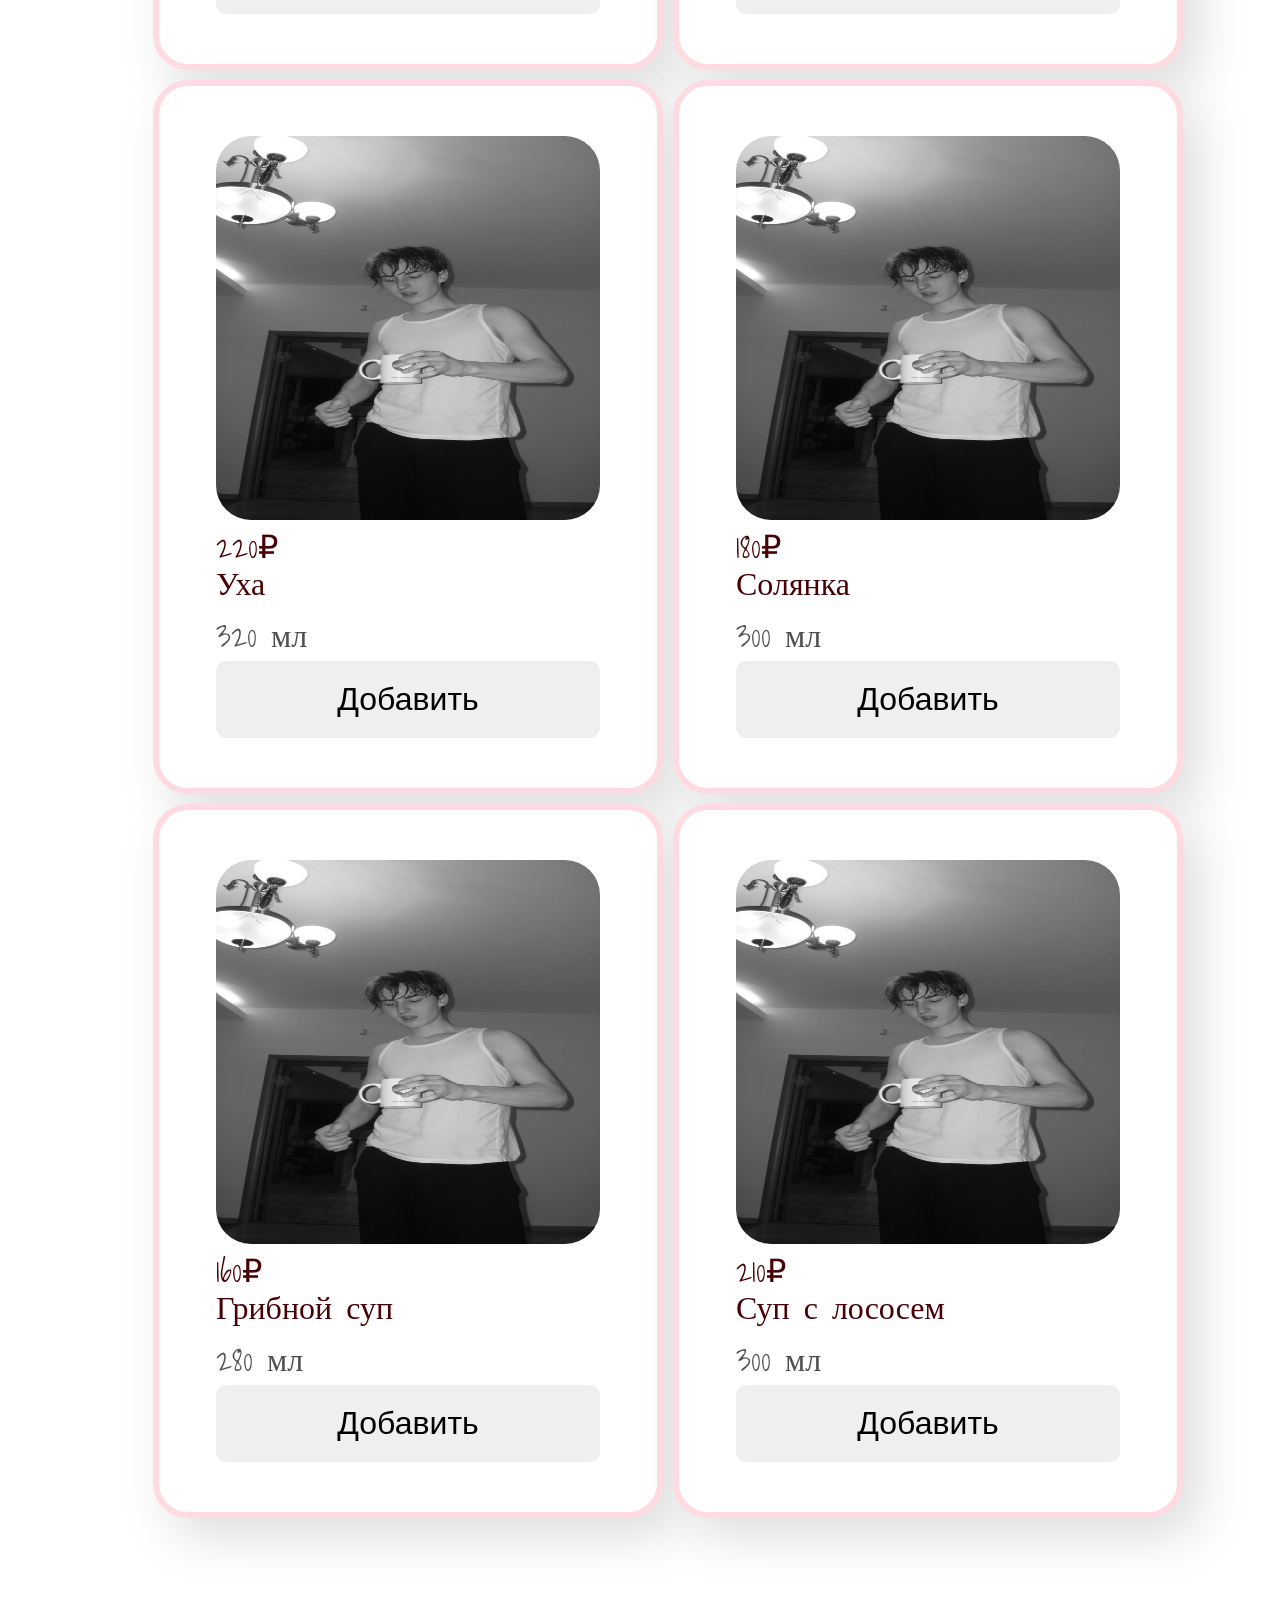
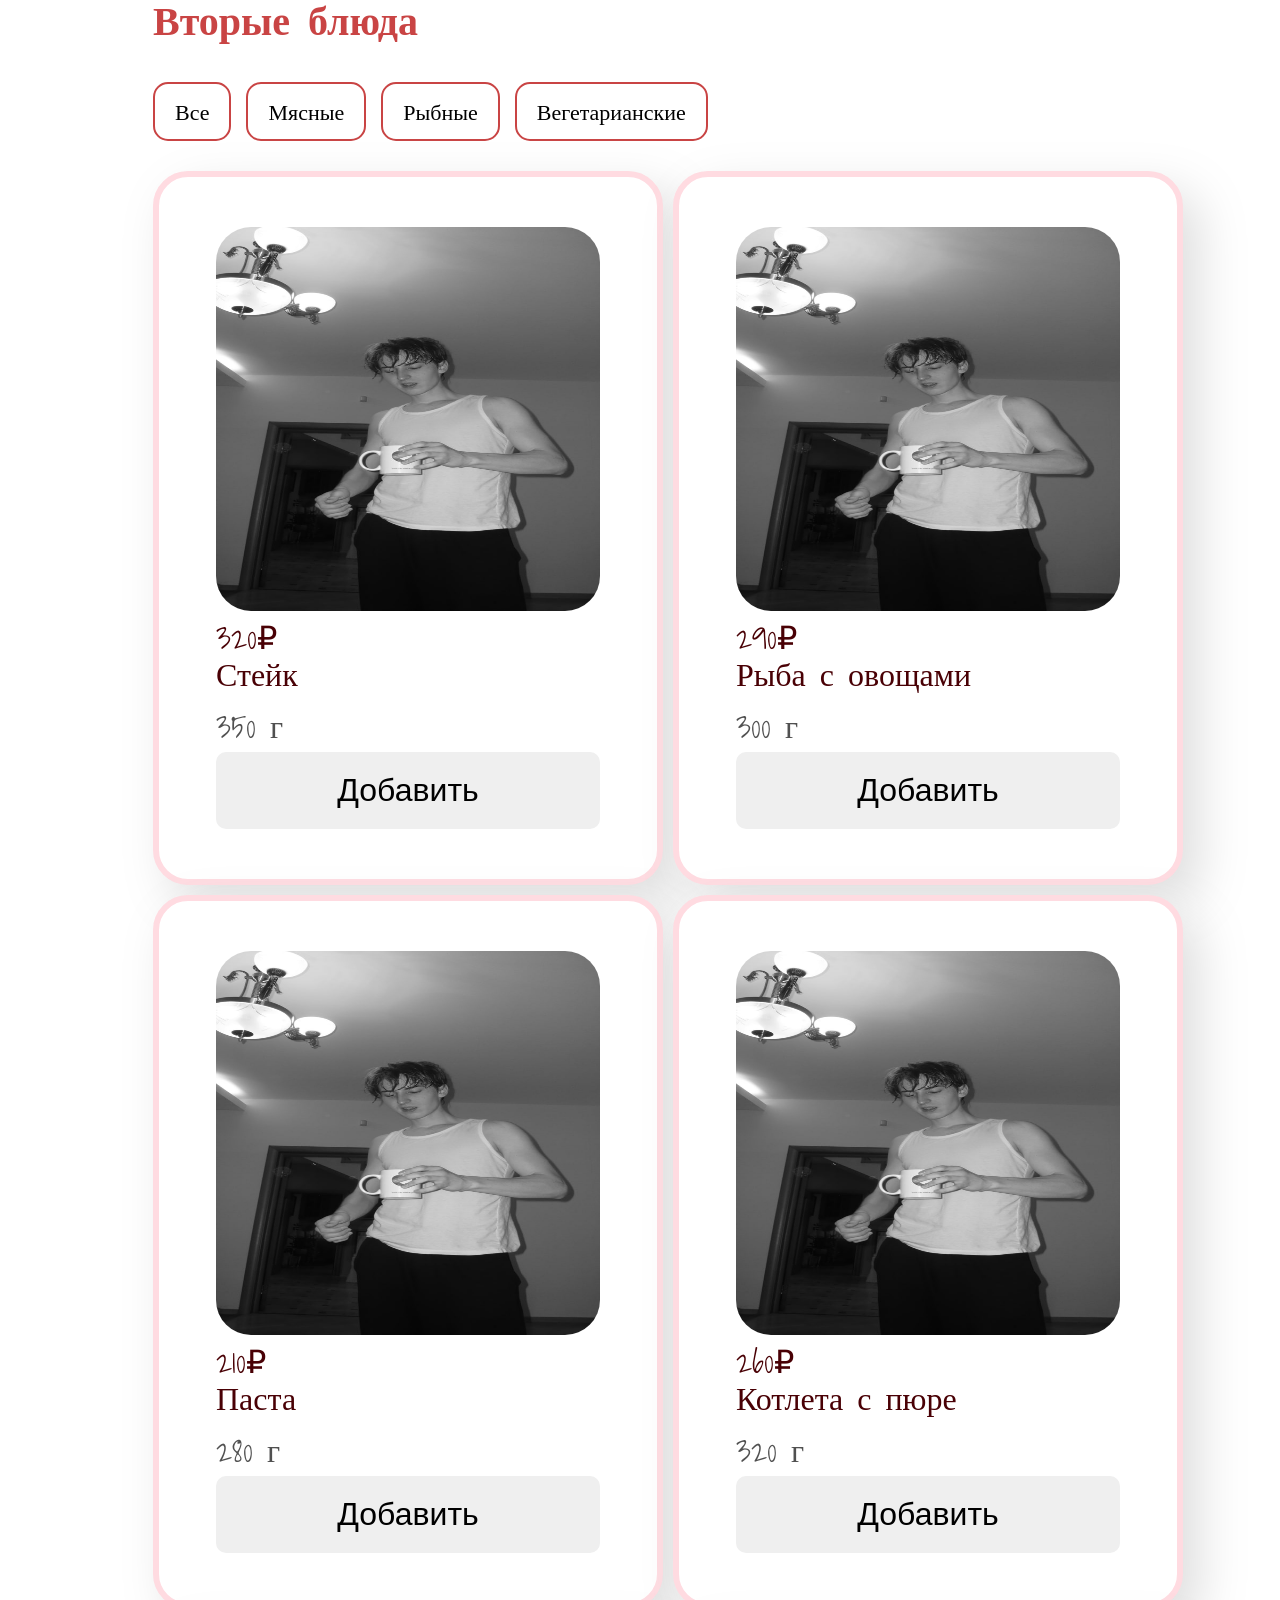
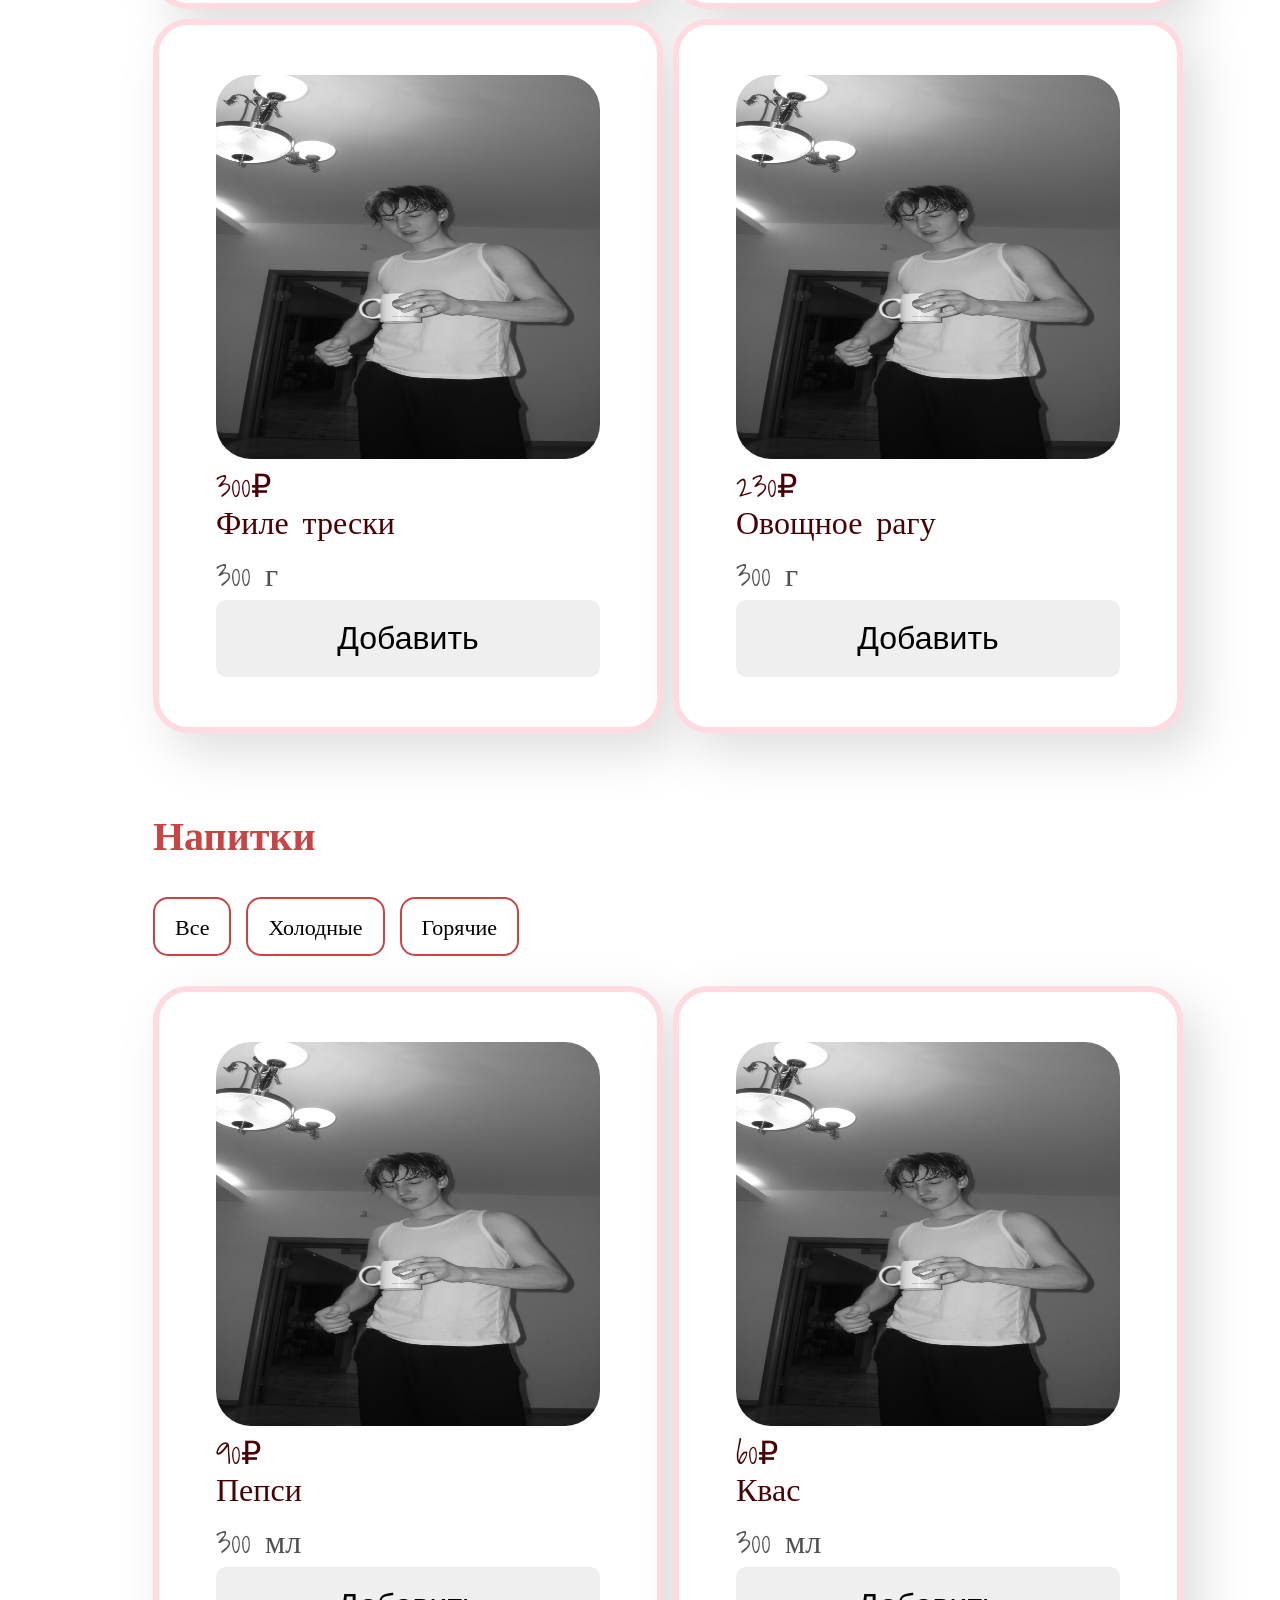
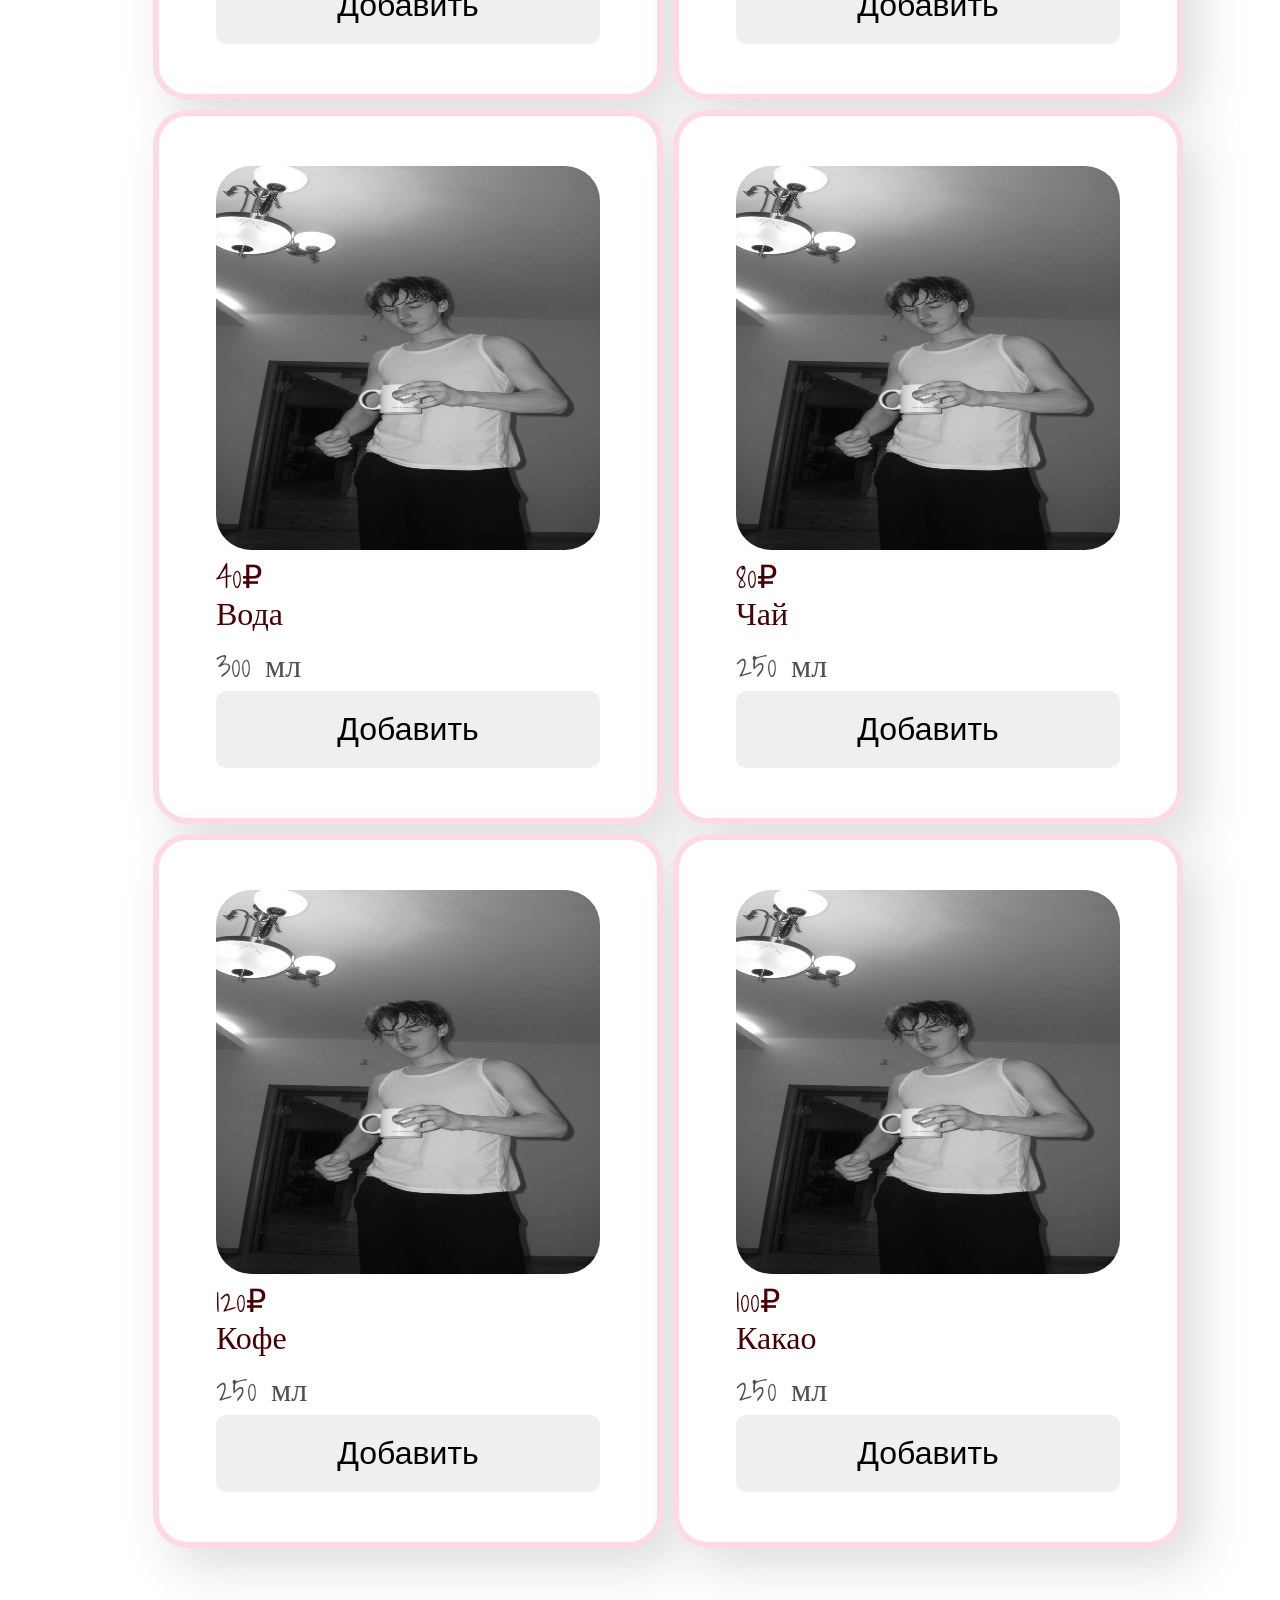
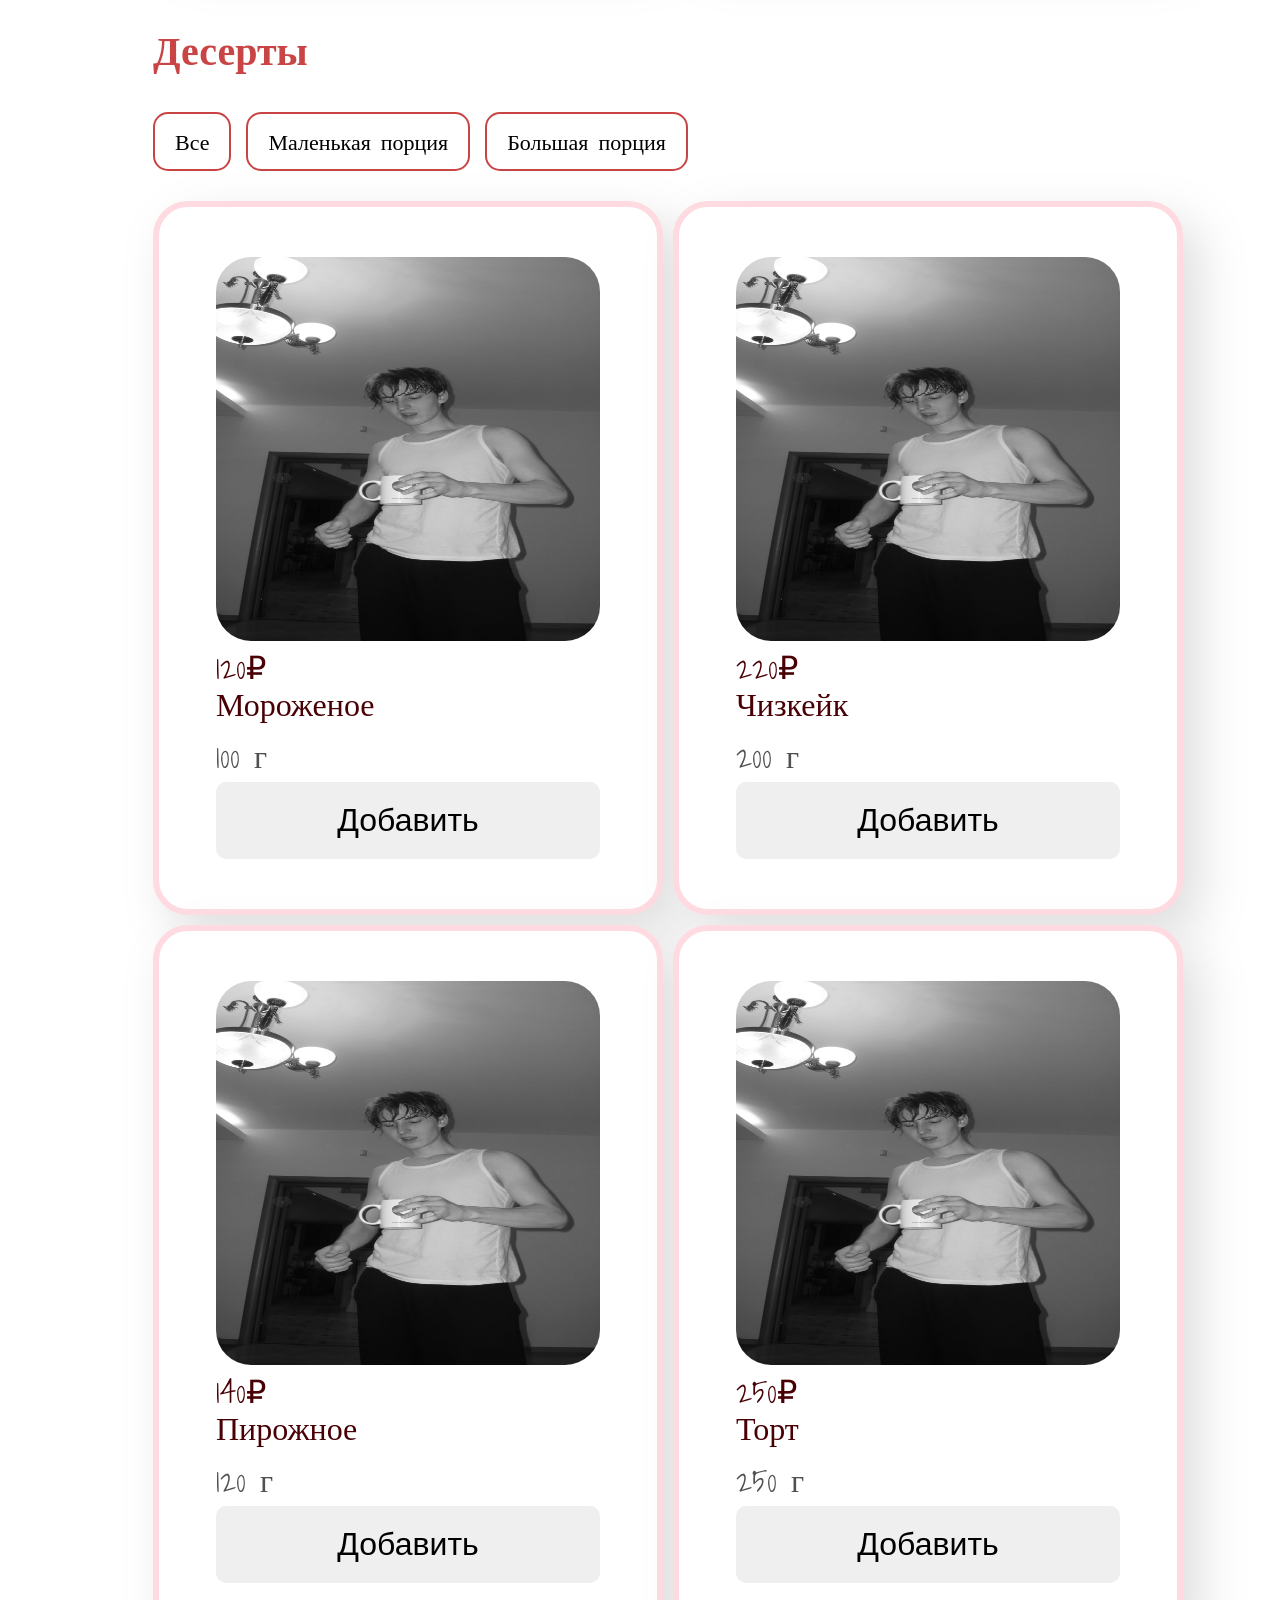
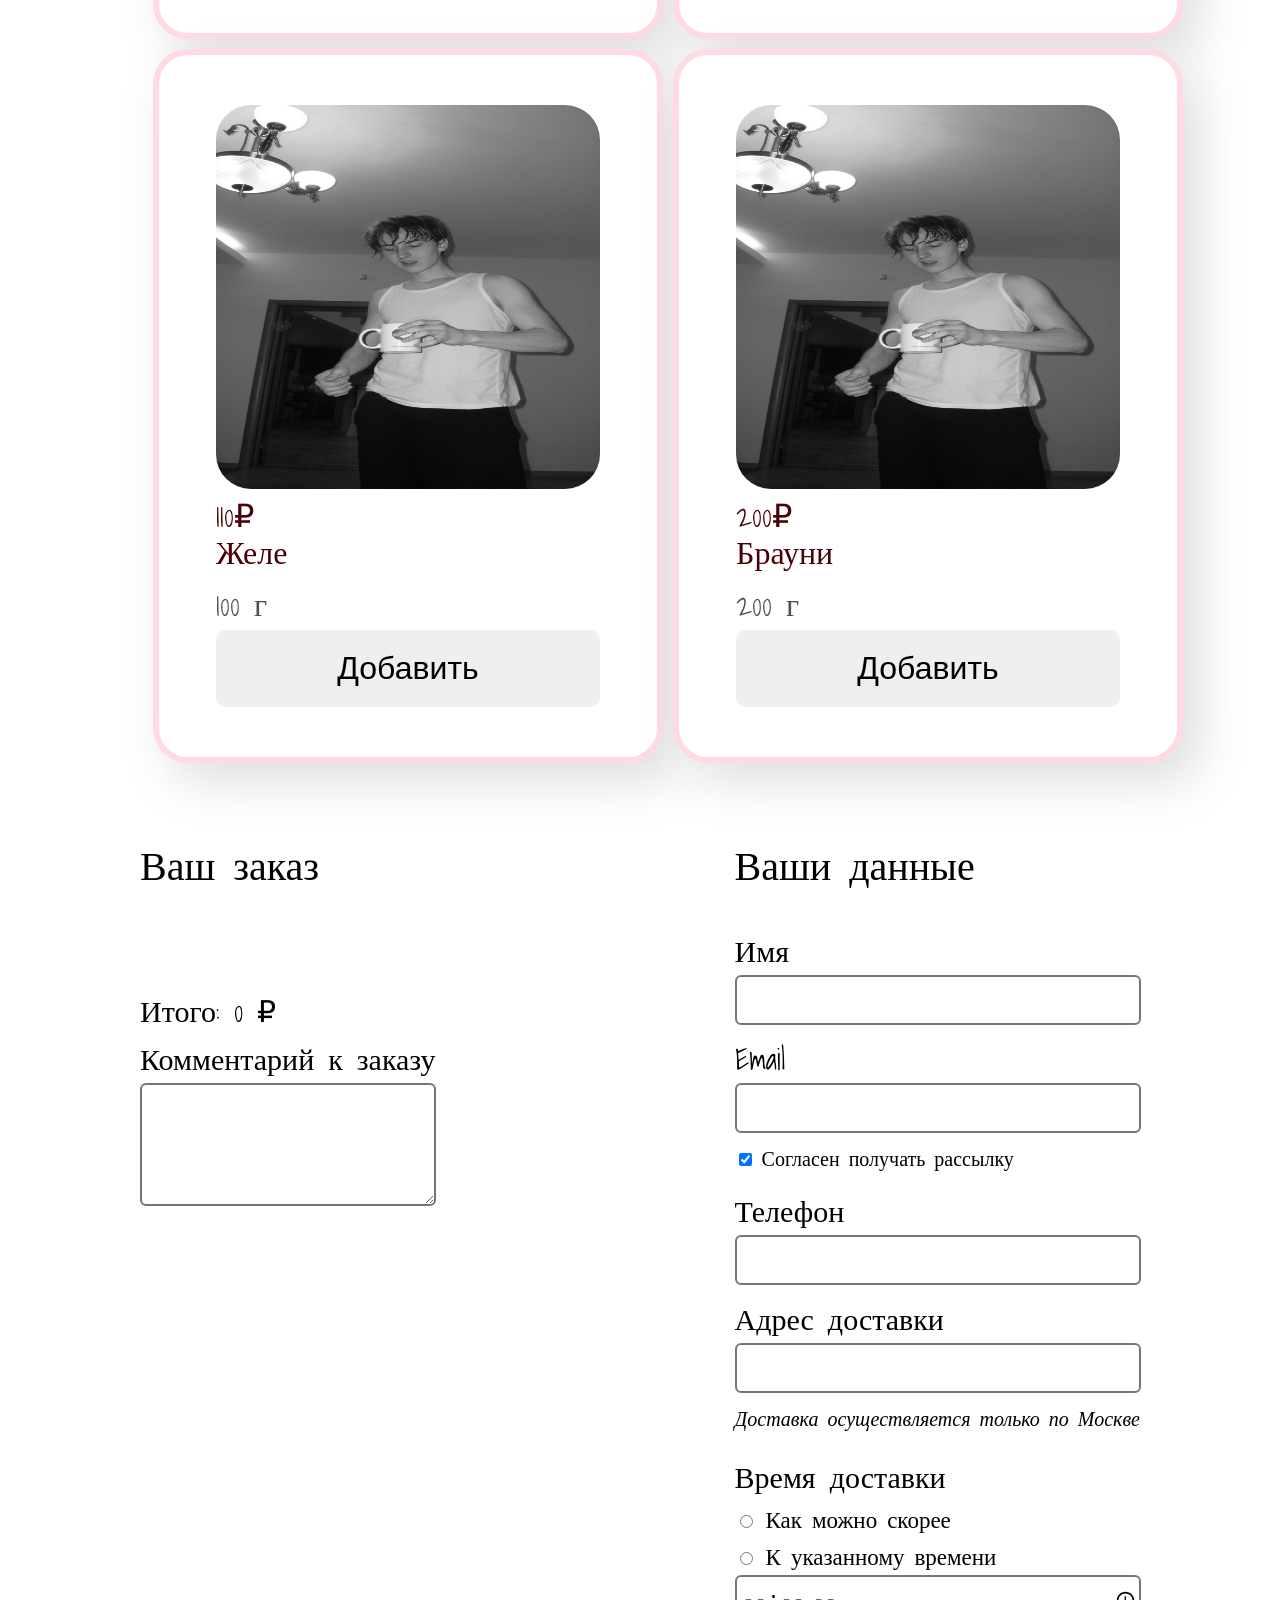
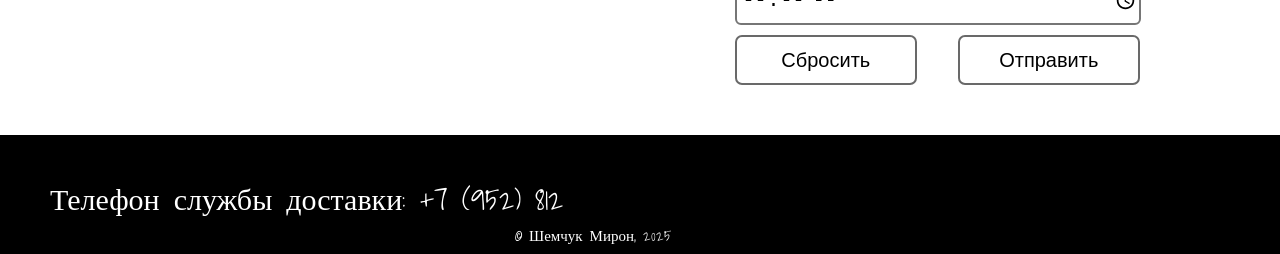
==== commit 810405d0: "7 lab" ====
--- a/lunch.html
+++ b/lunch.html
@@ -1,178 +1,419 @@
 <!DOCTYPE html>
 <html lang="ru">
-    <head>
-        <meta charset="UTF-8">
-        <title>Food deliver</title>
-        <link rel="preconnect" href="https://fonts.googleapis.com">
-        <link rel="preconnect" href="https://fonts.gstatic.com" crossorigin>
-        <link href="https://fonts.googleapis.com/css2?family=Shadows+Into+Light&display=swap" rel="stylesheet">
-        <link rel="stylesheet" href="css/style.css">
-    </head>
-    <body>
-        <header class="header">
-            <div class="header-wrapper">
-                <h1>Food deliver</h1>
-                <nav class="header-nav">
-                    <a href="index.html" class="header-link">О нас</a>
-                    <a href="#!" class="header-link" id="active">Заказать доставку</a>
-                    <a href= "#!" class="header-link">Аккаунт</a>
-                    <a href="#contacts" class="header-link">Контакты</a>
-                </nav>
-            </div>
-        </header>
-        <main>
-            <section id="menu" class="menu">
-                <div class="menu-wrapper">
-                    <h2 class="main-h2">Выберите суп</h2>
-                    <div class="menu-soup-wrapper">
-                        <div class="menu-card">
-                            <img src="img/soup.png" class="menu-card-pic">
-                            <p class="menu-card-price">195₽</p>
-                            <p class="menu-card-name">Гаспачо</p>
-                            <p class="menu-card-weight">280 мл</p>
-                            <button class="adding-button">Добавить</button>
-                        </div>
-                        <div class="menu-card">
-                            <img src="img/soup.png" class="menu-card-pic">
-                            <p class="menu-card-price">125₽</p>
-                            <p class="menu-card-name">Борщевик</p>
-                            <p class="menu-card-weight">320 мл</p>
-                            <button class="adding-button">Добавить</button>
-                        </div>
-                        <div class="menu-card">
-                            <img src="img/soup.png" class="menu-card-pic">
-                            <p class="menu-card-price">175₽</p>
-                            <p class="menu-card-name">Большевик</p>
-                            <p class="menu-card-weight">300 мл</p>
-                            <button class="adding-button">Добавить</button>
-                        </div>
-                    </div>
-
-                    <h2 class="main-h2">Выберите горячее</h2>
-                    <div class="menu-soup-wrapper">
-                        <div class="menu-card">
-                            <img src="img/soup.png" class="menu-card-pic">
-
-                            <p class="menu-card-price">105₽</p>
-                            <p class="menu-card-name">Макарошки</p>
-                            <p class="menu-card-weight">240 г</p>
-                            <button class="adding-button">Добавить</button>
-                        </div>
-                        <div class="menu-card">
-                            <img src="img/soup.png" class="menu-card-pic">
-                            <p class="menu-card-price">5₽</p>
-                            <p class="menu-card-name">Картошка</p>
-                            <p class="menu-card-weight">320 г</p>
-                            <button class="adding-button">Добавить</button>
-                        </div>
-                        <div class="menu-card">
-                            <img src="img/soup.png" class="menu-card-pic">
-                            <p class="menu-card-price">1950₽</p>
-                            <p class="menu-card-name">Стейк</p>
-                            <p class="menu-card-weight">400 г</p>
-                            <button class="adding-button">Добавить</button>
-                        </div>
-                    </div>
-
-                    <h2 class="main-h2">Выберите напиток</h2>
-                    <div class="menu-soup-wrapper">
-                        <div class="menu-card">
-                            <img src="img/soup.png" class="menu-card-pic">
-
-                            <p class="menu-card-price">90₽</p>
-                            <p class="menu-card-name">Пепсикола</p>
-                            <p class="menu-card-weight">300 мл</p>
-                            <button class="adding-button">Добавить</button>
-                        </div>
-                        <div class="menu-card">
-                            <img src="img/soup.png" class="menu-card-pic">
-                            <p class="menu-card-price">16₽</p>
-                            <p class="menu-card-name">Квас</p>
-                            <p class="menu-card-weight">300 мл</p>
-                            <button class="adding-button">Добавить</button>
-                        </div>
-                        <div class="menu-card">
-                            <img src="img/soup.png" class="menu-card-pic">
-                            <p class="menu-card-price">2₽</p>
-                            <p class="menu-card-name">Вода</p>
-                            <p class="menu-card-weight">300 мл</p>
-                            <button class="adding-button">Добавить</button>
-                        </div>
-                    </div>
-                </div>
-            </section>
-            <section class="do-order">
-                <form class="order-wrapper" action="https://httpbin.org/post" method="post">
-                    <div class="order-positions">
-                        <p class="order-positions-title">Ваш заказ</p>
-                        <label for="soup-select" class="order-positions-dishes">Суп</label>
-                        <select class="select-dish" name="soup" id="soup-select">
-                          <option class="select-text" value="">--Выберите суп--</option>
-                          <option class="select-text" value="gaspscho">Гаспачо</option>
-                          <option class="select-text" value="borshevik">Борщевик</option>
-                          <option class="select-text" value="bolshevik">Большевик</option>
-                        </select>
-
-                        <label for="main-select" class="order-positions-dishes">Главное блюдо</label>
-                        <select class="select-dish" name="main-dish" id="main-select">
-                          <option class="select-text" value="">--Выберите второе--</option>
-                          <option class="select-text" value="gaspscho">Макарошки</option>
-                          <option class="select-text" value="borshevik">Второе</option>
-                          <option class="select-text" value="bolshevik">Стейк</option>
-                        </select>
-
-                        <label for="water-select" class="order-positions-dishes">Напиток</label>
-                        <select class="select-dish" name="water-dish" id="water-select">
-                          <option class="select-text" value="">--Выберите напиток--</option>
-                          <option class="select-text" value="gaspscho">Вода</option>
-                          <option class="select-text" value="borshevik">Квас</option>
-                          <option class="select-text" value="bolshevik">Морс</option>
-                        </select>
-
-                        <p class="order-positions-dishes">Комментарий к заказу</p>
-                        <textarea name="comment" id="" cols="30" rows="10" class="order-comment"></textarea>
-                    </div>
-                    <div class="order-personal-data">
-                        <p class="order-positions-title">Ваши данные</p>
-                        <label for="firstname-input" class="order-positions-dishes">Имя</label>
-                        <input type="text" class="data-input" id="firstname-input" required>
-                        <label for="email-input" class="order-positions-dishes">Email</label>
-                        <input type="email" class="data-input" id="email-input" required>
-                        <div class="checkbox-wrapper">
-                            <input type="checkbox" id="spam" name="spam-checkbox" checked>
-                            <label for="spam" class="order-positions-dishes checkbox-text">Согласен получать рассылку</label>
-                        </div>
-                        <label for="number-input" class="order-positions-dishes">Номер телефона</label>
-                        <input type="tel" class="data-input" id="number-input" required>
-                        <label for="address-input" class="order-positions-dishes">Адрес доставки</label>
-                        <input type="text" class="data-input" id="address-input" required>
-                        <p class="input-desc">Доставка осуществляется только по Москве</p>
-                        <p class="order-positions-dishes">Время доставки:</p>
-                        <div class="radio-row" role="radiogroup" aria-required="true">
-                            <label class="radio-text">
-                                <input type="radio" name="time-option" value="now" class="radio-input">
-                                Как можно скорее
-                            </label>
-
-                            <label class="radio-text">
-                                <input type="radio" name="time-option" value="later" class="radio-input">
-                                К указанному времени
-                            </label>
-                        </div>
-                        <label for="time-input" class="order-positions-dishes">Укажите время доставки</label>
-                        <input type="time" class="data-input" id="time-input" min="07:00" max="23:00" step="300">
-                        <p class="input-desc">Доступное время — 7:00-23:00</p>
-                        <div class="button-wrapper">
-                            <button class="button" type="reset">Сбросить</button>
-                            <button class="button" type="submit">Отправить</button>
-                        </div>
-                    </div>
-                </form>
-            </section>
-        </main>
-        <footer id="contacts">
-            <p class="footer-text">Телефон службы доставки: <a href="#!" class="footer-link">+7 (952) 812</a></p>
-            <p class="copyright"><br>&copy; Шемчук Мирон гр. 241-327, 2025</p>
-        </footer>
-    </body>
-</html>+<head>
+    <meta charset="UTF-8">
+    <title>Food deliver</title>
+
+    <link rel="preconnect" href="https://fonts.googleapis.com">
+    <link rel="preconnect" href="https://fonts.gstatic.com" crossorigin>
+    <link href="https://fonts.googleapis.com/css2?family=Shadows+Into+Light&display=swap" rel="stylesheet">
+
+    <link rel="stylesheet" href="css/style.css">
+</head>
+
+<body>
+<header class="header">
+    <div class="header-wrapper">
+        <h1>Food deliver</h1>
+        <nav class="header-nav">
+            <a href="index.html" class="header-link">О нас</a>
+            <a href="#!" class="header-link" id="active">Заказать доставку</a>
+            <a href="#!" class="header-link">Аккаунт</a>
+            <a href="#contacts" class="header-link">Контакты</a>
+        </nav>
+    </div>
+</header>
+
+<main>
+    <section class="combo-section">
+    <h2 class="combo-title">Доступные для заказа комбо</h2>
+
+    <div class="combo-grid">
+
+        <div class="combo-card" data-combo="soup-main-salad-drink">
+            <div class="combo-icons">
+                <span>🍲</span>
+                <span>🍝</span>
+                <span>🥗</span>
+                <span>🥤</span>
+            </div>
+            <p>Суп + Главное блюдо + Салат + Напиток</p>
+        </div>
+
+        <div class="combo-card" data-combo="soup-main-drink">
+            <div class="combo-icons">
+                <span>🍲</span>
+                <span>🍝</span>
+                <span>🥤</span>
+            </div>
+            <p>Суп + Главное блюдо + Напиток</p>
+        </div>
+
+        <div class="combo-card" data-combo="soup-salad-drink">
+            <div class="combo-icons">
+                <span>🍲</span>
+                <span>🥗</span>
+                <span>🥤</span>
+            </div>
+            <p>Суп + Салат + Напиток</p>
+        </div>
+
+        <div class="combo-card" data-combo="main-salad-drink">
+            <div class="combo-icons">
+                <span>🍝</span>
+                <span>🥗</span>
+                <span>🥤</span>
+            </div>
+            <p>Главное блюдо + Салат + Напиток</p>
+        </div>
+
+        <div class="combo-card" data-combo="main-drink">
+            <div class="combo-icons">
+                <span>🍝</span>
+                <span>🥤</span>
+            </div>
+            <p>Главное блюдо + Напиток</p>
+        </div>
+
+        <div class="combo-card dessert-only">
+            <div class="combo-icons">
+                <span>🍰</span>
+            </div>
+            <p>Десерт<br><small>(Можно добавить к любому заказу)</small></p>
+        </div>
+
+    </div>
+</section>
+
+<section class="menu">
+<div class="menu-wrapper">
+
+<!-- ================= СУПЫ ================= -->
+<h2>Супы</h2>
+
+<div class="filters" data-category="soup">
+    <button data-filter="all">Все</button>
+    <button data-filter="meat">Мясные</button>
+    <button data-filter="fish">Рыбные</button>
+    <button data-filter="veg">Вегетарианские</button>
+</div>
+
+<div class="menu-soup-wrapper">
+    <div class="menu-card" data-name="Гаспачо" data-category="soup" data-type="veg" data-price="195">
+        <img src="img/soup.png" class="menu-card-pic">
+        <p class="menu-card-price">195₽</p>
+        <p class="menu-card-name">Гаспачо</p>
+        <p class="menu-card-weight">280 мл</p>
+        <button class="adding-button">Добавить</button>
+    </div>
+
+    <div class="menu-card" data-name="Борщ" data-category="soup" data-type="meat" data-price="150">
+        <img src="img/soup.png" class="menu-card-pic">
+        <p class="menu-card-price">150₽</p>
+        <p class="menu-card-name">Борщ</p>
+        <p class="menu-card-weight">300 мл</p>
+        <button class="adding-button">Добавить</button>
+    </div>
+
+    <div class="menu-card" data-name="Уха" data-category="soup" data-type="fish" data-price="220">
+        <img src="img/soup.png" class="menu-card-pic">
+        <p class="menu-card-price">220₽</p>
+        <p class="menu-card-name">Уха</p>
+        <p class="menu-card-weight">320 мл</p>
+        <button class="adding-button">Добавить</button>
+    </div>
+
+    <div class="menu-card" data-name="Солянка" data-category="soup" data-type="meat" data-price="180">
+        <img src="img/soup.png" class="menu-card-pic">
+        <p class="menu-card-price">180₽</p>
+        <p class="menu-card-name">Солянка</p>
+        <p class="menu-card-weight">300 мл</p>
+        <button class="adding-button">Добавить</button>
+    </div>
+
+    <div class="menu-card" data-name="Грибной суп" data-category="soup" data-type="veg" data-price="160">
+        <img src="img/soup.png" class="menu-card-pic">
+        <p class="menu-card-price">160₽</p>
+        <p class="menu-card-name">Грибной суп</p>
+        <p class="menu-card-weight">280 мл</p>
+        <button class="adding-button">Добавить</button>
+    </div>
+
+    <div class="menu-card" data-name="Суп с лососем" data-category="soup" data-type="fish" data-price="210">
+        <img src="img/soup.png" class="menu-card-pic">
+        <p class="menu-card-price">210₽</p>
+        <p class="menu-card-name">Суп с лососем</p>
+        <p class="menu-card-weight">300 мл</p>
+        <button class="adding-button">Добавить</button>
+    </div>
+</div>
+
+<!-- ================= ВТОРЫЕ ================= -->
+<h2>Вторые блюда</h2>
+
+<div class="filters" data-category="main">
+    <button data-filter="all">Все</button>
+    <button data-filter="meat">Мясные</button>
+    <button data-filter="fish">Рыбные</button>
+    <button data-filter="veg">Вегетарианские</button>
+</div>
+
+<div class="menu-soup-wrapper">
+    <div class="menu-card" data-category="main" data-type="meat" data-price="320">
+        <img src="img/soup.png" class="menu-card-pic">
+        <p class="menu-card-price">320₽</p>
+        <p class="menu-card-name">Стейк</p>
+        <p class="menu-card-weight">350 г</p>
+        <button class="adding-button">Добавить</button>
+    </div>
+
+    <div class="menu-card" data-category="main" data-type="fish" data-price="290">
+        <img src="img/soup.png" class="menu-card-pic">
+        <p class="menu-card-price">290₽</p>
+        <p class="menu-card-name">Рыба с овощами</p>
+        <p class="menu-card-weight">300 г</p>
+        <button class="adding-button">Добавить</button>
+    </div>
+
+    <div class="menu-card" data-category="main" data-type="veg" data-price="210">
+        <img src="img/soup.png" class="menu-card-pic">
+        <p class="menu-card-price">210₽</p>
+        <p class="menu-card-name">Паста</p>
+        <p class="menu-card-weight">280 г</p>
+        <button class="adding-button">Добавить</button>
+    </div>
+
+    <div class="menu-card" data-name="Котлета с пюре" data-category="main" data-type="meat" data-price="260">
+        <img src="img/soup.png" class="menu-card-pic">
+        <p class="menu-card-price">260₽</p>
+        <p class="menu-card-name">Котлета с пюре</p>
+        <p class="menu-card-weight">320 г</p>
+        <button class="adding-button">Добавить</button>
+    </div>
+
+    <div class="menu-card" data-name="Филе трески" data-category="main" data-type="fish" data-price="300">
+        <img src="img/soup.png" class="menu-card-pic">
+        <p class="menu-card-price">300₽</p>
+        <p class="menu-card-name">Филе трески</p>
+        <p class="menu-card-weight">300 г</p>
+        <button class="adding-button">Добавить</button>
+    </div>
+
+    <div class="menu-card" data-name="Овощное рагу" data-category="main" data-type="veg" data-price="230">
+        <img src="img/soup.png" class="menu-card-pic">
+        <p class="menu-card-price">230₽</p>
+        <p class="menu-card-name">Овощное рагу</p>
+        <p class="menu-card-weight">300 г</p>
+        <button class="adding-button">Добавить</button>
+    </div>
+</div>
+
+<!-- ================= НАПИТКИ ================= -->
+<h2>Напитки</h2>
+
+<div class="filters" data-category="drink">
+    <button data-filter="all">Все</button>
+    <button data-filter="cold">Холодные</button>
+    <button data-filter="hot">Горячие</button>
+</div>
+
+<div class="menu-soup-wrapper">
+    <div class="menu-card" data-name="Пепси" data-category="drink" data-type="cold" data-price="90">
+        <img src="img/soup.png" class="menu-card-pic">
+        <p class="menu-card-price">90₽</p>
+        <p class="menu-card-name">Пепси</p>
+        <p class="menu-card-weight">300 мл</p>
+        <button class="adding-button">Добавить</button>
+    </div>
+
+    <div class="menu-card" data-name="Квас" data-category="drink" data-type="cold" data-price="60">
+        <img src="img/soup.png" class="menu-card-pic">
+        <p class="menu-card-price">60₽</p>
+        <p class="menu-card-name">Квас</p>
+        <p class="menu-card-weight">300 мл</p>
+        <button class="adding-button">Добавить</button>
+    </div>
+
+    <div class="menu-card" data-name="Вода" data-category="drink" data-type="cold" data-price="40">
+        <img src="img/soup.png" class="menu-card-pic">
+        <p class="menu-card-price">40₽</p>
+        <p class="menu-card-name">Вода</p>
+        <p class="menu-card-weight">300 мл</p>
+        <button class="adding-button">Добавить</button>
+    </div>
+
+    <div class="menu-card" data-category="drink" data-type="hot" data-price="80">
+        <img src="img/soup.png" class="menu-card-pic">
+        <p class="menu-card-price">80₽</p>
+        <p class="menu-card-name">Чай</p>
+        <p class="menu-card-weight">250 мл</p>
+        <button class="adding-button">Добавить</button>
+    </div>
+
+    <div class="menu-card" data-category="drink" data-type="hot" data-price="120">
+        <img src="img/soup.png" class="menu-card-pic">
+        <p class="menu-card-price">120₽</p>
+        <p class="menu-card-name">Кофе</p>
+        <p class="menu-card-weight">250 мл</p>
+        <button class="adding-button">Добавить</button>
+    </div>
+
+    <div class="menu-card" data-category="drink" data-type="hot" data-price="100">
+        <img src="img/soup.png" class="menu-card-pic">
+        <p class="menu-card-price">100₽</p>
+        <p class="menu-card-name">Какао</p>
+        <p class="menu-card-weight">250 мл</p>
+        <button class="adding-button">Добавить</button>
+    </div>
+</div>
+
+<!-- ================= ДЕСЕРТЫ ================= -->
+<h2>Десерты</h2>
+
+<div class="filters" data-category="dessert">
+    <button data-filter="all">Все</button>
+    <button data-filter="small">Маленькая порция</button>
+    <button data-filter="big">Большая порция</button>
+</div>
+
+<div class="menu-soup-wrapper">
+    <div class="menu-card" data-category="dessert" data-type="small" data-price="120">
+        <img src="img/soup.png" class="menu-card-pic">
+        <p class="menu-card-price">120₽</p>
+        <p class="menu-card-name">Мороженое</p>
+        <p class="menu-card-weight">100 г</p>
+        <button class="adding-button">Добавить</button>
+    </div>
+
+    <div class="menu-card" data-category="dessert" data-type="big" data-price="220">
+        <img src="img/soup.png" class="menu-card-pic">
+        <p class="menu-card-price">220₽</p>
+        <p class="menu-card-name">Чизкейк</p>
+        <p class="menu-card-weight">200 г</p>
+        <button class="adding-button">Добавить</button>
+    </div>
+
+    <div class="menu-card" data-name="Пирожное" data-category="dessert" data-type="small" data-price="140">
+        <img src="img/soup.png" class="menu-card-pic">
+        <p class="menu-card-price">140₽</p>
+        <p class="menu-card-name">Пирожное</p>
+        <p class="menu-card-weight">120 г</p>
+        <button class="adding-button">Добавить</button>
+    </div>
+
+    <div class="menu-card" data-name="Торт" data-category="dessert" data-type="big" data-price="250">
+        <img src="img/soup.png" class="menu-card-pic">
+        <p class="menu-card-price">250₽</p>
+        <p class="menu-card-name">Торт</p>
+        <p class="menu-card-weight">250 г</p>
+        <button class="adding-button">Добавить</button>
+    </div>
+
+    <div class="menu-card" data-name="Желе" data-category="dessert" data-type="small" data-price="110">
+        <img src="img/soup.png" class="menu-card-pic">
+        <p class="menu-card-price">110₽</p>
+        <p class="menu-card-name">Желе</p>
+        <p class="menu-card-weight">100 г</p>
+        <button class="adding-button">Добавить</button>
+    </div>
+
+    <div class="menu-card" data-name="Брауни" data-category="dessert" data-type="big" data-price="200">
+        <img src="img/soup.png" class="menu-card-pic">
+        <p class="menu-card-price">200₽</p>
+        <p class="menu-card-name">Брауни</p>
+        <p class="menu-card-weight">200 г</p>
+        <button class="adding-button">Добавить</button>
+    </div>
+</div>
+
+</div>
+</section>
+    <!-- ================== ЗАКАЗ ================== -->
+<section class="do-order">
+<form class="order-wrapper" action="https://httpbin.org/post" method="post">
+
+<!-- ЛЕВАЯ КОЛОНКА -->
+<div class="order-positions">
+
+<p class="order-positions-title">Ваш заказ</p>
+
+<ul id="order-list"></ul>
+
+<p class="order-price">
+    Итого: <span id="total-cost">0 ₽</span>
+</p>
+
+<p class="order-positions-dishes">Комментарий к заказу</p>
+<textarea name="comment" class="order-comment" rows="5"></textarea>
+
+</div>
+
+<!-- ПРАВАЯ КОЛОНКА -->
+<div class="order-personal-data">
+
+<p class="order-positions-title">Ваши данные</p>
+
+<label class="order-positions-dishes">Имя</label>
+<input type="text" class="data-input" name="name" required>
+
+<label class="order-positions-dishes">Email</label>
+<input type="email" class="data-input" name="email" required>
+
+<div class="checkbox-wrapper">
+    <input type="checkbox" id="spam" name="spam" checked>
+    <label for="spam" class="checkbox-text">Согласен получать рассылку</label>
+</div>
+
+<label class="order-positions-dishes">Телефон</label>
+<input type="tel" class="data-input" name="phone" required>
+
+<label class="order-positions-dishes">Адрес доставки</label>
+<input type="text" class="data-input" name="address" required>
+
+<p class="input-desc">Доставка осуществляется только по Москве</p>
+
+<p class="order-positions-dishes">Время доставки</p>
+
+<label class="radio-text">
+    <input type="radio" name="time" value="now" required>
+    Как можно скорее
+</label>
+
+<label class="radio-text">
+    <input type="radio" name="time" value="later">
+    К указанному времени
+</label>
+
+<input type="time" class="data-input" name="delivery-time">
+
+<div class="button-wrapper">
+    <button class="button" type="reset">Сбросить</button>
+    <button class="button" type="submit" id="post">Отправить</button>
+</div>
+
+</div>
+
+</form>
+</section>
+
+</main>
+
+<footer id="contacts">
+    <p class="footer-text">
+        Телефон службы доставки:
+        <a href="#!" class="footer-link">+7 (952) 812</a>
+    </p>
+    <p class="copyright">
+        © Шемчук Мирон, 2025
+    </p>
+</footer>
+<div id="notification" class="notification hidden">
+    <div class="notification-content">
+        <p id="notification-text"></p>
+        <button id="notification-ok">ОК</button>
+    </div>
+</div>
+<script src="script.js"></script>
+<script src="load_data.js"></script>
+</body>
+</html>
--- a/css/style.css
+++ b/css/style.css
@@ -280,8 +280,11 @@
     display: flex;
     flex-direction: column
 }
-.order-positions-dishes{
+.order-positions-dishes, .order-price{
     font-size: 30px;
+}
+.order-price{
+    content: '';
 }
 .order-positions-title{
     margin-bottom: 30px;
@@ -353,4 +356,116 @@
     justify-content: space-between;
     width: 100%;
 }
-/* Order ends */+#order-list{
+    font-size: 30px;
+}
+/* Order ends */
+
+/* filters starts */
+.filters {
+    display: flex;
+    gap: 15px;
+    margin-bottom: 30px;
+}
+
+.filters button {
+    font-family: inherit;
+    font-size: 22px;
+    padding: 10px 20px;
+    border-radius: 15px;
+    border: 2px solid #c94444;
+    background-color: white;
+    cursor: pointer;
+}
+
+.filters button:hover {
+    background-color: #ffdbe1;
+    transition: 0.3s;
+}
+/* filters ends */
+
+/* combos */
+/* ===== COMBO ===== */
+.combo-section {
+    margin: 50px auto;
+    width: 80%;
+    text-align: center;
+}
+
+.combo-title {
+    font-size: 40px;
+    color: #c94444;
+    margin-bottom: 30px;
+}
+
+.combo-grid {
+    display: grid;
+    grid-template-columns: repeat(auto-fit, minmax(220px, 1fr));
+    gap: 30px;
+}
+
+.combo-card {
+    border: 3px solid #ffdbe1;
+    border-radius: 25px;
+    padding: 20px;
+    cursor: pointer;
+    transition: 0.3s;
+    background-color: white;
+}
+
+.combo-card:hover {
+    border-color: tomato;
+    transform: scale(1.05);
+}
+
+.combo-icons {
+    font-size: 40px;
+    display: flex;
+    justify-content: center;
+    gap: 15px;
+    margin-bottom: 10px;
+}
+
+/* ===== NOTIFICATION ===== */
+.notification {
+    position: fixed;
+    top: 0;
+    left: 0;
+    width: 100vw;
+    height: 100vh;
+    background: rgba(0,0,0,0.6);
+    display: flex;
+    align-items: center;
+    justify-content: center;
+    z-index: 9999;
+}
+
+.notification.hidden {
+    display: none;
+}
+
+.notification-content {
+    background: white;
+    padding: 40px;
+    border-radius: 25px;
+    text-align: center;
+    max-width: 400px;
+}
+
+.notification-content p {
+    font-size: 24px;
+    margin-bottom: 25px;
+}
+
+.notification-content button {
+    font-size: 20px;
+    padding: 10px 30px;
+    border-radius: 10px;
+    border: 2px solid #c94444;
+    background: white;
+    cursor: pointer;
+}
+
+.notification-content button:hover {
+    background: #ffdbe1;
+}
